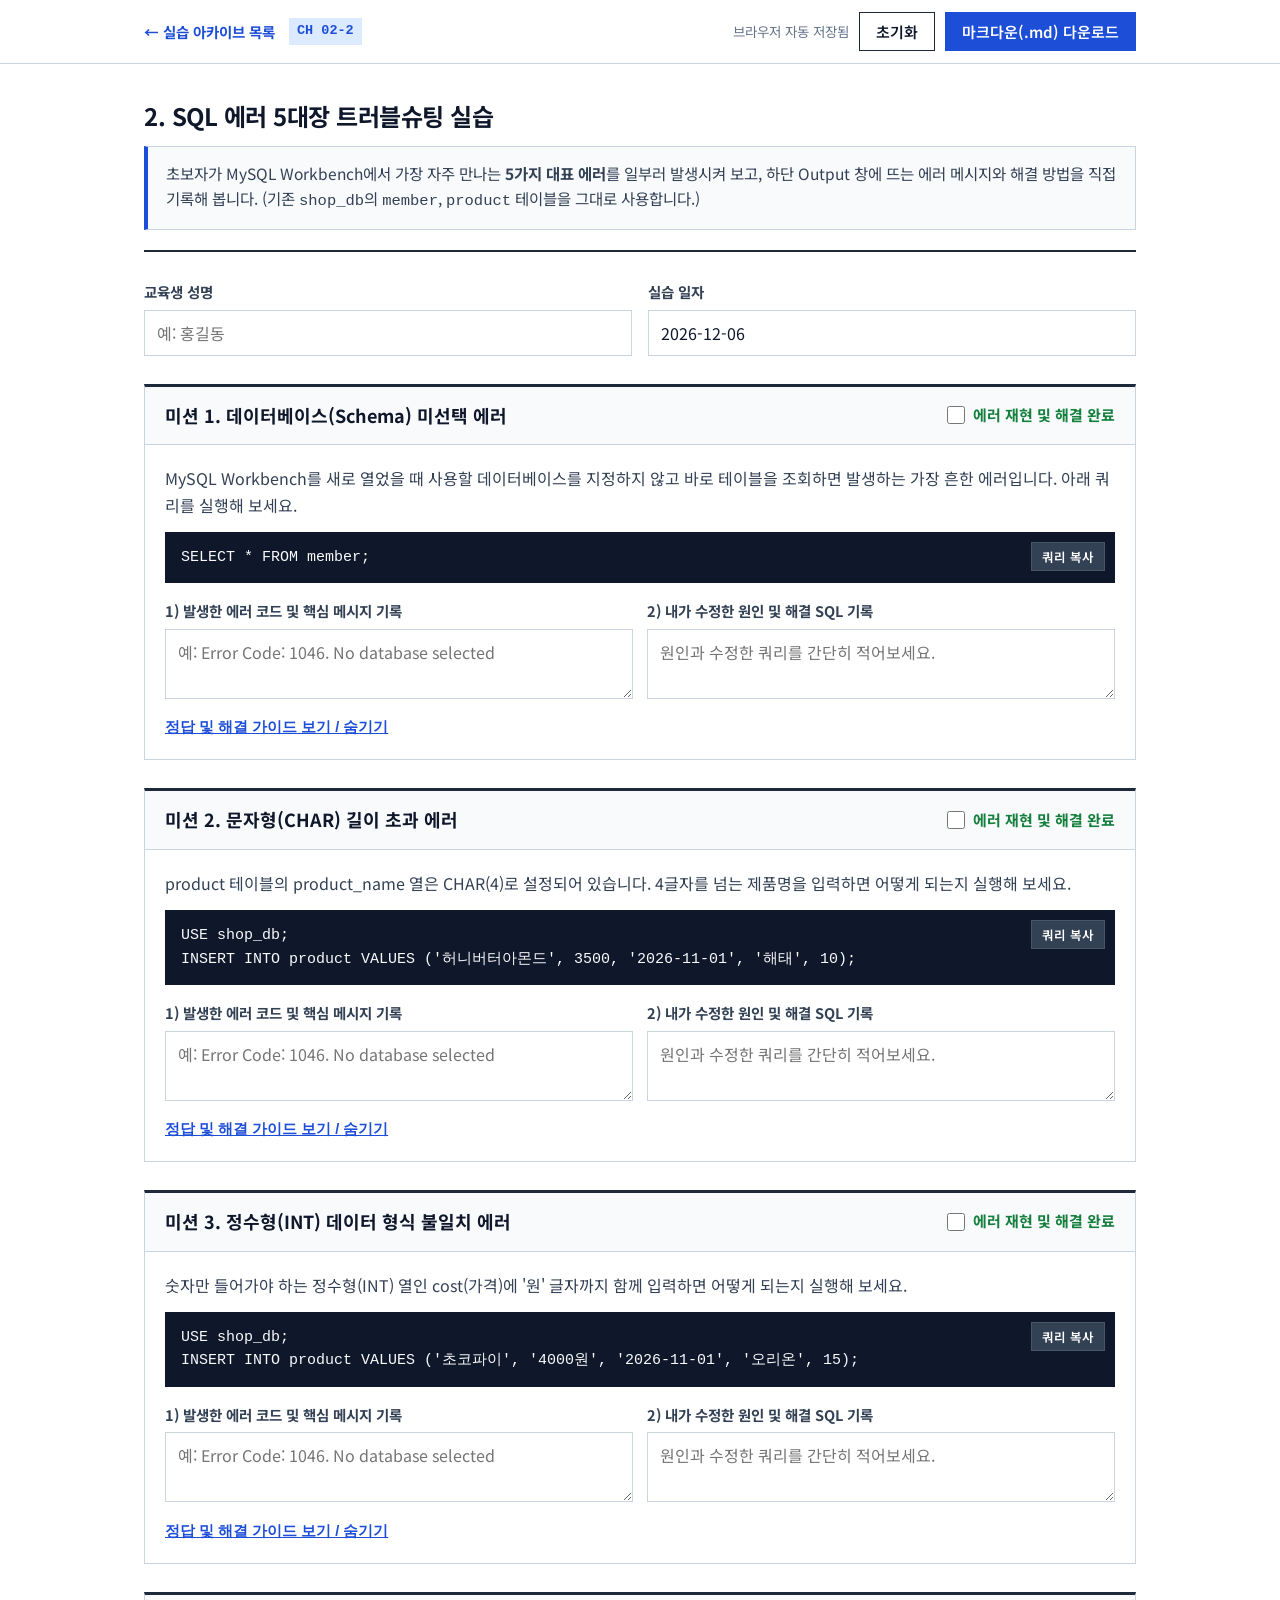
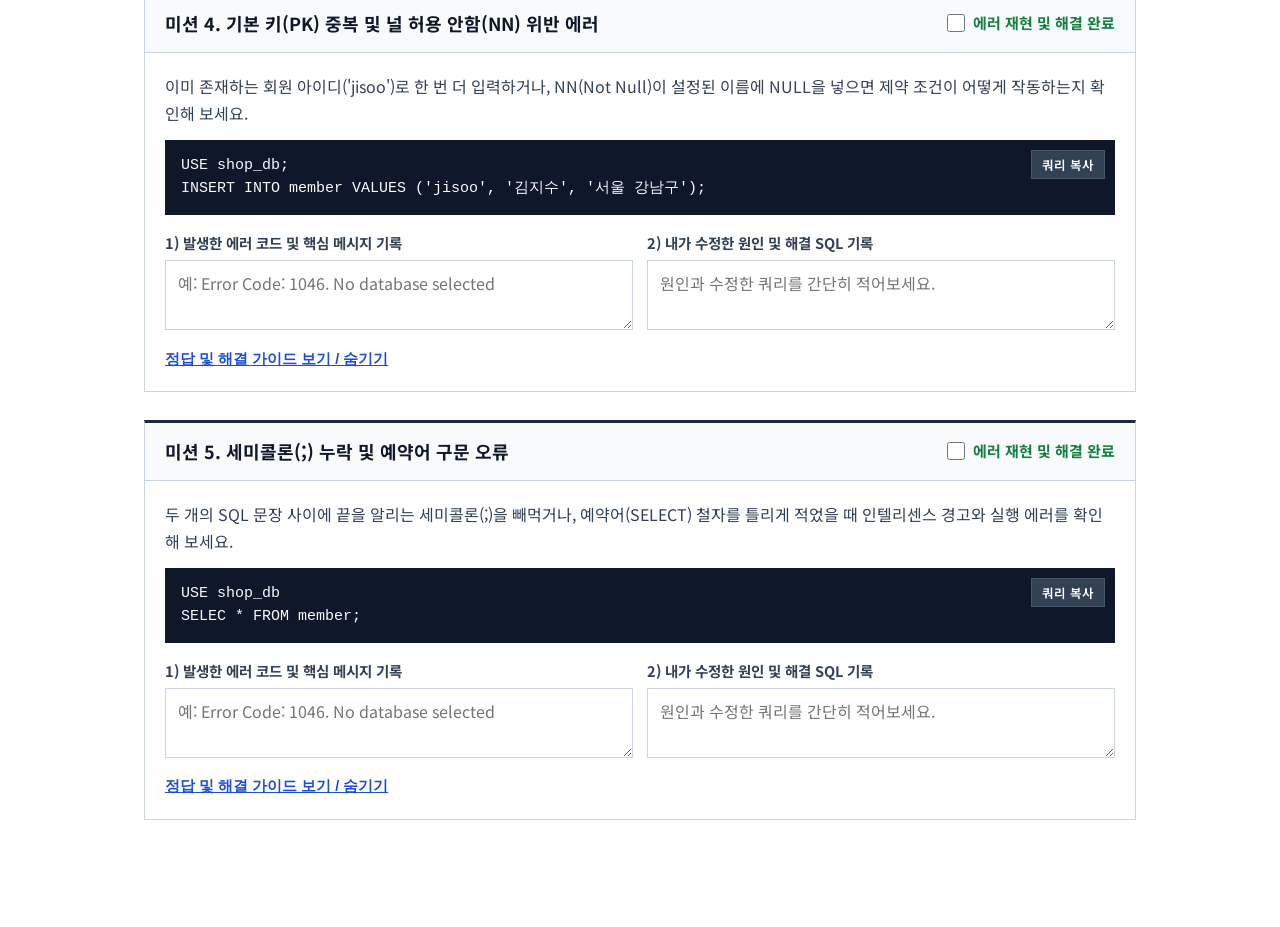
==== ch02-2-debug/index.html @ 4ec0d4e3 "ch02-2 퀴즈 적용" ====
<!doctype html>
<html lang="ko">
  <head>
    <meta charset="UTF-8" />
    <meta name="viewport" content="width=device-width, initial-scale=1.0" />
    <title>CH 02-2 SQL 에러 5대장 트러블슈팅 실습</title>
    <link rel="preconnect" href="https://fonts.googleapis.com" />
    <link rel="preconnect" href="https://fonts.gstatic.com" crossorigin />
    <link
      href="https://fonts.googleapis.com/css2?family=Noto+Sans+KR:wght@400;500;600;700&display=swap"
      rel="stylesheet"
    />
    <style>
      :root {
        --bg-page: #ffffff;
        --bg-subtle: #f8fafc;
        --bg-code: #0f172a;
        --text-main: #0f172a;
        --text-sub: #334155;
        --text-muted: #64748b;
        --border-light: #cbd5e1;
        --border-dark: #1e293b;
        --primary: #1d4ed8;
        --primary-hover: #1e40af;
        --danger: #dc2626;
        --danger-bg: #fef2f2;
        --success: #15803d;
        --success-bg: #f0fdf4;
      }

      * {
        box-sizing: border-box;
        margin: 0;
        padding: 0;
      }

      body {
        font-family:
          'Noto Sans KR',
          -apple-system,
          BlinkMacSystemFont,
          sans-serif;
        font-size: 17px;
        line-height: 1.65;
        color: var(--text-main);
        background-color: var(--bg-page);
        -webkit-font-smoothing: antialiased;
      }

      .top-nav {
        position: sticky;
        top: 0;
        z-index: 100;
        background-color: #ffffff;
        border-bottom: 1px solid var(--border-light);
      }

      .nav-inner {
        max-width: 1040px;
        margin: 0 auto;
        padding: 12px 24px;
        display: flex;
        justify-content: space-between;
        align-items: center;
        flex-wrap: wrap;
        gap: 12px;
      }

      .nav-left {
        display: flex;
        align-items: center;
        gap: 14px;
      }

      .back-link {
        color: var(--primary);
        text-decoration: none;
        font-weight: 700;
        font-size: 14.5px;
      }

      .back-link:hover {
        text-decoration: underline;
      }

      .chapter-badge {
        background-color: #dbeafe;
        color: var(--primary);
        font-family: 'Consolas', monospace;
        font-size: 13.5px;
        font-weight: 700;
        padding: 2px 8px;
      }

      .nav-actions {
        display: flex;
        align-items: center;
        gap: 10px;
      }

      .save-status {
        font-size: 13.5px;
        color: var(--text-muted);
      }

      .btn {
        font-family: inherit;
        font-size: 15px;
        font-weight: 600;
        padding: 8px 16px;
        border: 1px solid var(--border-dark);
        background-color: #ffffff;
        color: var(--text-main);
        cursor: pointer;
      }

      .btn:hover {
        background-color: #f1f5f9;
      }

      .btn-primary {
        background-color: var(--primary);
        border-color: var(--primary);
        color: #ffffff;
      }

      .btn-primary:hover {
        background-color: var(--primary-hover);
      }

      .page-container {
        max-width: 1040px;
        margin: 0 auto;
        padding: 32px 24px 80px;
      }

      .doc-header {
        margin-bottom: 28px;
        padding-bottom: 20px;
        border-bottom: 2px solid var(--border-dark);
      }

      .doc-title {
        font-size: 24px;
        font-weight: 700;
        margin-bottom: 10px;
        letter-spacing: -0.02em;
      }

      .help-callout {
        background-color: var(--bg-subtle);
        border: 1px solid var(--border-light);
        border-left: 4px solid var(--primary);
        padding: 14px 18px;
        font-size: 15.5px;
        color: var(--text-sub);
      }

      .meta-row {
        display: grid;
        grid-template-columns: 1fr 1fr;
        gap: 16px;
        margin-bottom: 28px;
      }

      @media (max-width: 640px) {
        .meta-row {
          grid-template-columns: 1fr;
        }
      }

      .field-group label {
        display: block;
        font-size: 14.5px;
        font-weight: 700;
        margin-bottom: 6px;
        color: var(--text-sub);
      }

      input[type='text'],
      textarea {
        width: 100%;
        font-family: inherit;
        font-size: 16px;
        padding: 10px 12px;
        border: 1px solid var(--border-light);
        color: var(--text-main);
        background-color: #ffffff;
      }

      input[type='text']:focus,
      textarea:focus {
        outline: none;
        border-color: var(--primary);
      }

      /* Mission Card */
      .mission-block {
        border: 1px solid var(--border-light);
        border-top: 3px solid var(--border-dark);
        margin-bottom: 28px;
        background-color: #ffffff;
      }

      .mission-header {
        padding: 14px 20px;
        background-color: var(--bg-subtle);
        border-bottom: 1px solid var(--border-light);
        display: flex;
        justify-content: space-between;
        align-items: center;
        flex-wrap: wrap;
        gap: 10px;
      }

      .mission-title {
        font-size: 18px;
        font-weight: 700;
      }

      .check-label {
        display: inline-flex;
        align-items: center;
        gap: 8px;
        font-size: 15px;
        font-weight: 700;
        color: var(--success);
        cursor: pointer;
      }

      .check-label input[type='checkbox'] {
        width: 18px;
        height: 18px;
        accent-color: var(--success);
      }

      .mission-body {
        padding: 20px;
      }

      .step-desc {
        margin-bottom: 14px;
        color: var(--text-sub);
        font-size: 16px;
      }

      .code-box {
        background-color: var(--bg-code);
        color: #f8fafc;
        padding: 14px 16px;
        font-family: 'Consolas', monospace;
        font-size: 15px;
        line-height: 1.55;
        margin-bottom: 16px;
        position: relative;
        overflow-x: auto;
      }

      .btn-copy {
        position: absolute;
        top: 10px;
        right: 10px;
        font-family: 'Noto Sans KR', sans-serif;
        font-size: 12.5px;
        font-weight: 600;
        padding: 4px 10px;
        background-color: #334155;
        color: #ffffff;
        border: 1px solid #475569;
        cursor: pointer;
      }

      .btn-copy:hover {
        background-color: #475569;
      }

      .answer-grid {
        display: grid;
        grid-template-columns: 1fr 1fr;
        gap: 14px;
      }

      @media (max-width: 720px) {
        .answer-grid {
          grid-template-columns: 1fr;
        }
      }

      .hint-toggle {
        margin-top: 12px;
        font-size: 14.5px;
        color: var(--primary);
        background: none;
        border: none;
        font-weight: 700;
        cursor: pointer;
        text-decoration: underline;
      }

      .hint-box {
        display: none;
        margin-top: 10px;
        padding: 12px 14px;
        background-color: var(--success-bg);
        border: 1px solid #bbf7d0;
        font-size: 15px;
        color: var(--text-main);
      }

      .hint-box.show {
        display: block;
      }
    </style>
  </head>
  <body>
    <nav class="top-nav">
      <div class="nav-inner">
        <div class="nav-left">
          <a href="../index.html" class="back-link"
            >&larr; 실습 아카이브 목록</a
          >
          <span class="chapter-badge">CH 02-2</span>
        </div>
        <div class="nav-actions">
          <span class="save-status" id="saveStatus">브라우저 자동 저장됨</span>
          <button type="button" class="btn" onclick="resetWorksheet()">
            초기화
          </button>
          <button
            type="button"
            class="btn btn-primary"
            onclick="downloadMarkdown()"
          >
            마크다운(.md) 다운로드
          </button>
        </div>
      </div>
    </nav>

    <main class="page-container">
      <header class="doc-header">
        <h1 class="doc-title">2. SQL 에러 5대장 트러블슈팅 실습</h1>
        <div class="help-callout">
          초보자가 MySQL Workbench에서 가장 자주 만나는
          <strong>5가지 대표 에러</strong>를 일부러 발생시켜 보고, 하단 Output
          창에 뜨는 에러 메시지와 해결 방법을 직접 기록해 봅니다. (기존
          <code>shop_db</code>의 <code>member</code>,
          <code>product</code> 테이블을 그대로 사용합니다.)
        </div>
      </header>

      <div class="meta-row">
        <div class="field-group">
          <label for="studentName">교육생 성명</label>
          <input
            type="text"
            id="studentName"
            placeholder="예: 홍길동"
            oninput="saveData()"
          />
        </div>
        <div class="field-group">
          <label for="practiceDate">실습 일자</label>
          <input
            type="text"
            id="practiceDate"
            placeholder="예: 2026-11-26"
            oninput="saveData()"
          />
        </div>
      </div>

      <div id="missionsContainer"></div>
    </main>

    <script>
      const missions = [
        {
          id: 1,
          title: '미션 1. 데이터베이스(Schema) 미선택 에러',
          desc: 'MySQL Workbench를 새로 열었을 때 사용할 데이터베이스를 지정하지 않고 바로 테이블을 조회하면 발생하는 가장 흔한 에러입니다. 아래 쿼리를 실행해 보세요.',
          sql: 'SELECT * FROM member;',
          hint: "에러 코드 1046 (No database selected)가 발생합니다. 쿼리 맨 위에 'USE shop_db;'를 추가해 먼저 실행하거나, 좌측 Schemas 패널에서 'shop_db'를 더블클릭(진하게 표시)한 뒤 다시 실행하면 해결됩니다.",
        },
        {
          id: 2,
          title: '미션 2. 문자형(CHAR) 길이 초과 에러',
          desc: 'product 테이블의 product_name 열은 CHAR(4)로 설정되어 있습니다. 4글자를 넘는 제품명을 입력하면 어떻게 되는지 실행해 보세요.',
          sql: "USE shop_db;\nINSERT INTO product VALUES ('허니버터아몬드', 3500, '2026-11-01', '해태', 10);",
          hint: "에러 코드 1406 (Data too long for column 'product_name')이 발생합니다. ALTER TABLE product MODIFY product_name VARCHAR(20) NOT NULL; 으로 열 길이를 늘리거나 4글자 이내 이름으로 입력해야 합니다.",
        },
        {
          id: 3,
          title: '미션 3. 정수형(INT) 데이터 형식 불일치 에러',
          desc: "숫자만 들어가야 하는 정수형(INT) 열인 cost(가격)에 '원' 글자까지 함께 입력하면 어떻게 되는지 실행해 보세요.",
          sql: "USE shop_db;\nINSERT INTO product VALUES ('초코파이', '4000원', '2026-11-01', '오리온', 15);",
          hint: "에러 코드 1366 (Incorrect integer value: '4000원')이 발생합니다. INT 열에는 홑따옴표와 한글 단위('원')를 뺀 순수 숫자 4000만 입력해야 합니다.",
        },
        {
          id: 4,
          title: '미션 4. 기본 키(PK) 중복 및 널 허용 안함(NN) 위반 에러',
          desc: "이미 존재하는 회원 아이디('jisoo')로 한 번 더 입력하거나, NN(Not Null)이 설정된 이름에 NULL을 넣으면 제약 조건이 어떻게 작동하는지 확인해 보세요.",
          sql: "USE shop_db;\nINSERT INTO member VALUES ('jisoo', '김지수', '서울 강남구');",
          hint: "에러 코드 1062 (Duplicate entry 'jisoo' for key 'member.PRIMARY')가 발생합니다. 기본 키(PK)는 각 행을 구분하는 고유 값이므로 중복되지 않는 새 아이디(예: 'jennie2' 또는 'mina')를 사용해야 합니다.",
        },
        {
          id: 5,
          title: '미션 5. 세미콜론(;) 누락 및 예약어 구문 오류',
          desc: '두 개의 SQL 문장 사이에 끝을 알리는 세미콜론(;)을 빼먹거나, 예약어(SELECT) 철자를 틀리게 적었을 때 인텔리센스 경고와 실행 에러를 확인해 보세요.',
          sql: 'USE shop_db\nSELEC * FROM member;',
          hint: '에러 코드 1064 (You have an error in your SQL syntax)가 발생합니다. 각 문장 끝에 세미콜론(;)을 붙이고 예약어 철자를 SELECT로 수정하면 정상 조회됩니다.',
        },
      ];

      const STORAGE_KEY = 'ch02_2_debug_worksheet_v1';

      function renderMissions() {
        const container = document.getElementById('missionsContainer');
        container.innerHTML = missions
          .map(
            (m) => `
        <section class="mission-block">
          <div class="mission-header">
            <h2 class="mission-title">${m.title}</h2>
            <label class="check-label">
              <input type="checkbox" id="chk_${m.id}" onchange="saveData()" />
              <span>에러 재현 및 해결 완료</span>
            </label>
          </div>
          <div class="mission-body">
            <p class="step-desc">${m.desc}</p>
            <div class="code-box"><button type="button" class="btn-copy" onclick="copySql(${m.id})">쿼리 복사</button><pre id="sql_${m.id}">${m.sql}</pre></div>

            <div class="answer-grid">
              <div class="field-group">
                <label for="err_${m.id}">1) 발생한 에러 코드 및 핵심 메시지 기록</label>
                <textarea id="err_${m.id}" rows="2" placeholder="예: Error Code: 1046. No database selected" oninput="saveData()"></textarea>
              </div>
              <div class="field-group">
                <label for="fix_${m.id}">2) 내가 수정한 원인 및 해결 SQL 기록</label>
                <textarea id="fix_${m.id}" rows="2" placeholder="원인과 수정한 쿼리를 간단히 적어보세요." oninput="saveData()"></textarea>
              </div>
            </div>

            <button type="button" class="hint-toggle" onclick="toggleHint(${m.id})">정답 및 해결 가이드 보기 / 숨기기</button>
            <div class="hint-box" id="hint_${m.id}">${m.hint}</div>
          </div>
        </section>
      `
          )
          .join('');
      }

      function copySql(id) {
        const text = document.getElementById(`sql_${id}`).textContent;
        navigator.clipboard.writeText(text).then(() => {
          alert(
            '에러 테스트용 SQL 쿼리가 복사되었습니다. Workbench에 붙여넣어 실행해 보세요!'
          );
        });
      }

      function toggleHint(id) {
        document.getElementById(`hint_${id}`).classList.toggle('show');
      }

      function saveData() {
        const data = {
          studentName: document.getElementById('studentName').value,
          practiceDate: document.getElementById('practiceDate').value,
          items: {},
        };
        missions.forEach((m) => {
          data.items[m.id] = {
            checked: document.getElementById(`chk_${m.id}`).checked,
            err: document.getElementById(`err_${m.id}`).value,
            fix: document.getElementById(`fix_${m.id}`).value,
          };
        });
        localStorage.setItem(STORAGE_KEY, JSON.stringify(data));
        document.getElementById('saveStatus').textContent =
          '저장 완료 (' + new Date().toLocaleTimeString() + ')';
      }

      function loadData() {
        const raw = localStorage.getItem(STORAGE_KEY);
        if (!raw) {
          document.getElementById('practiceDate').value = new Date()
            .toISOString()
            .slice(0, 10);
          return;
        }
        try {
          const data = JSON.parse(raw);
          document.getElementById('studentName').value = data.studentName || '';
          document.getElementById('practiceDate').value =
            data.practiceDate || '';
          missions.forEach((m) => {
            if (data.items && data.items[m.id]) {
              document.getElementById(`chk_${m.id}`).checked =
                !!data.items[m.id].checked;
              document.getElementById(`err_${m.id}`).value =
                data.items[m.id].err || '';
              document.getElementById(`fix_${m.id}`).value =
                data.items[m.id].fix || '';
            }
          });
        } catch (e) {}
      }

      function resetWorksheet() {
        if (!confirm('작성한 실습 기록을 모두 초기화할까요?')) return;
        localStorage.removeItem(STORAGE_KEY);
        renderMissions();
        document.getElementById('studentName').value = '';
        document.getElementById('practiceDate').value = new Date()
          .toISOString()
          .slice(0, 10);
      }

      function downloadMarkdown() {
        const name =
          document.getElementById('studentName').value.trim() || '미입력';
        const date = document.getElementById('practiceDate').value.trim() || '';
        let md = `# [CH 02-2] SQL 에러 5대장 트러블슈팅 실습 결과\n\n`;
        md += `- **교육생:** ${name}\n- **실습일:** ${date}\n\n---\n\n`;

        missions.forEach((m) => {
          const chk = document.getElementById(`chk_${m.id}`).checked
            ? '완료'
            : '미완료';
          const err =
            document.getElementById(`err_${m.id}`).value.trim() ||
            '(기록 없음)';
          const fix =
            document.getElementById(`fix_${m.id}`).value.trim() ||
            '(기록 없음)';
          md += `## ${m.title} (${chk})\n`;
          md += `- **발생한 에러 메시지:** ${err}\n`;
          md += `- **원인 및 해결 방법:** ${fix}\n\n`;
        });

        const blob = new Blob([md], { type: 'text/markdown;charset=utf-8;' });
        const url = URL.createObjectURL(blob);
        const a = document.createElement('a');
        a.href = url;
        a.download = `CH02-2_SQL_에러_트러블슈팅_${name}.md`;
        a.click();
        URL.revokeObjectURL(url);
      }

      renderMissions();
      loadData();
    </script>
  </body>
</html>
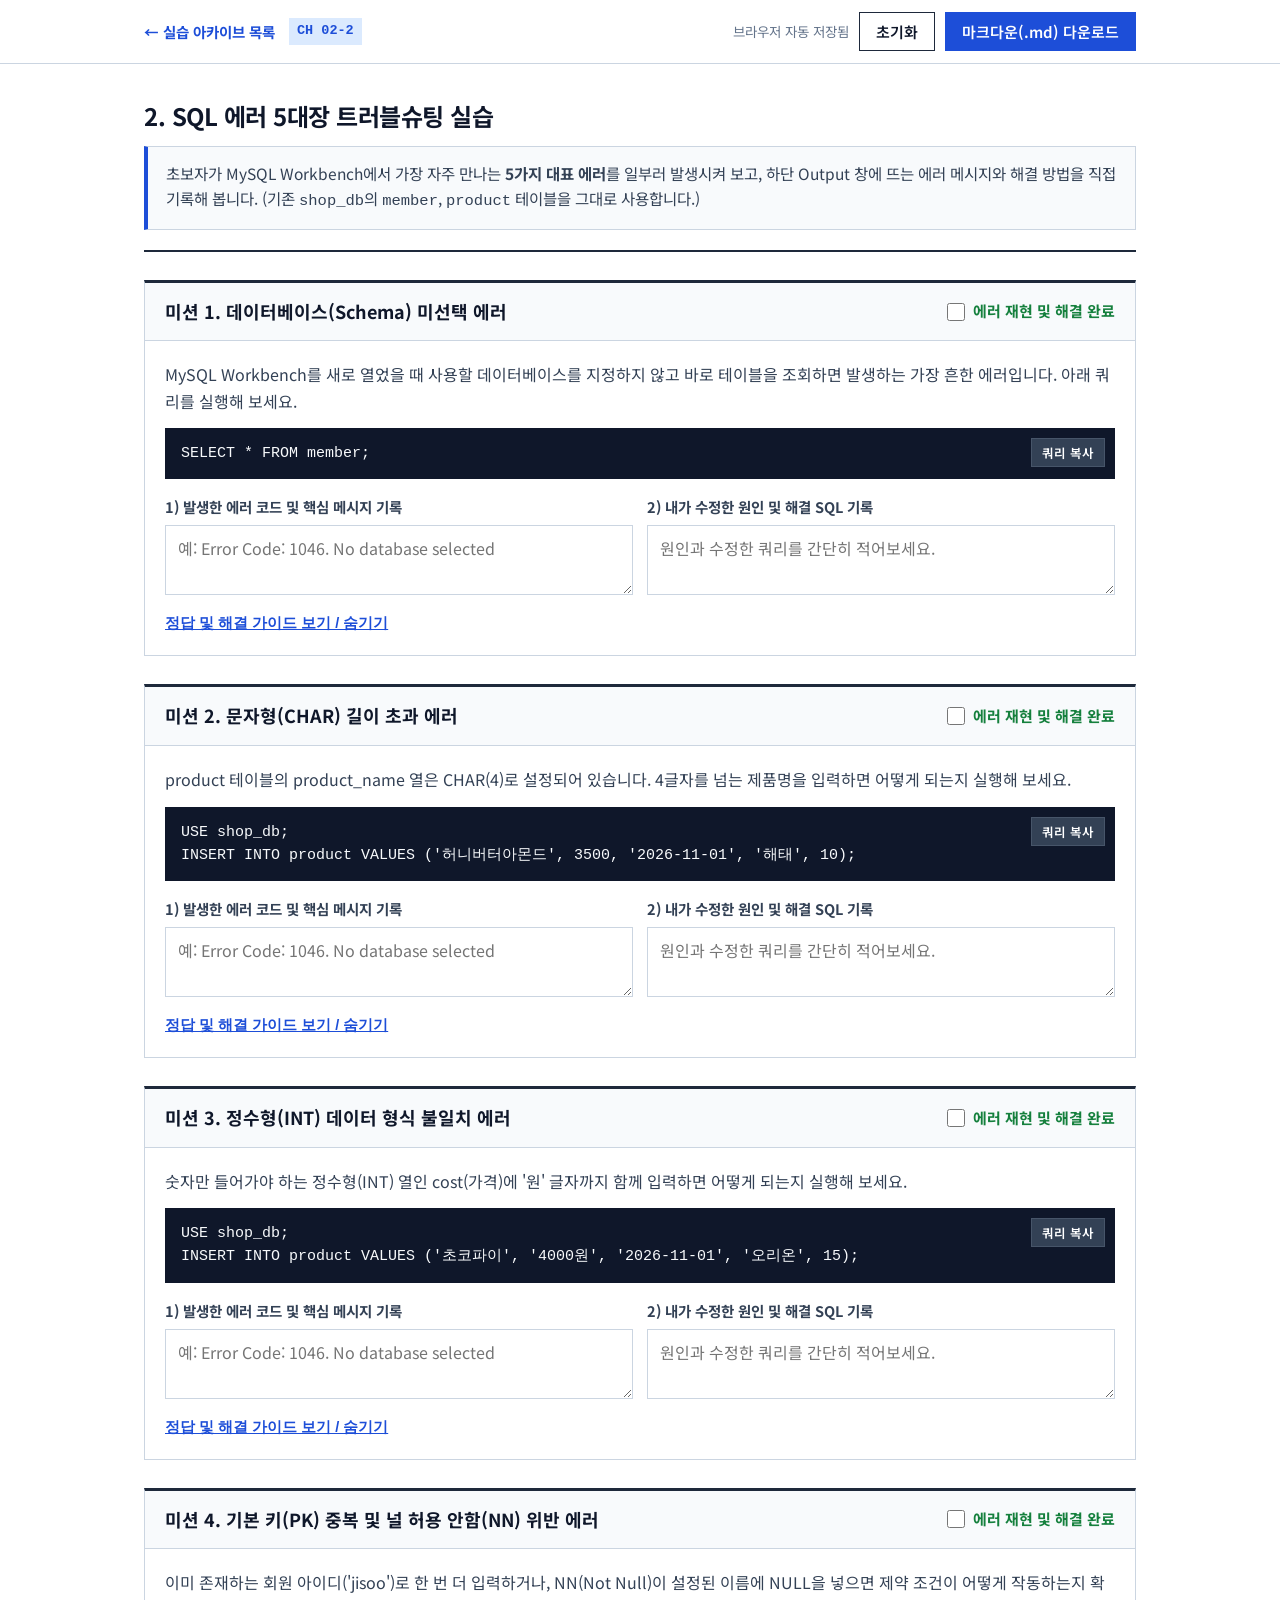
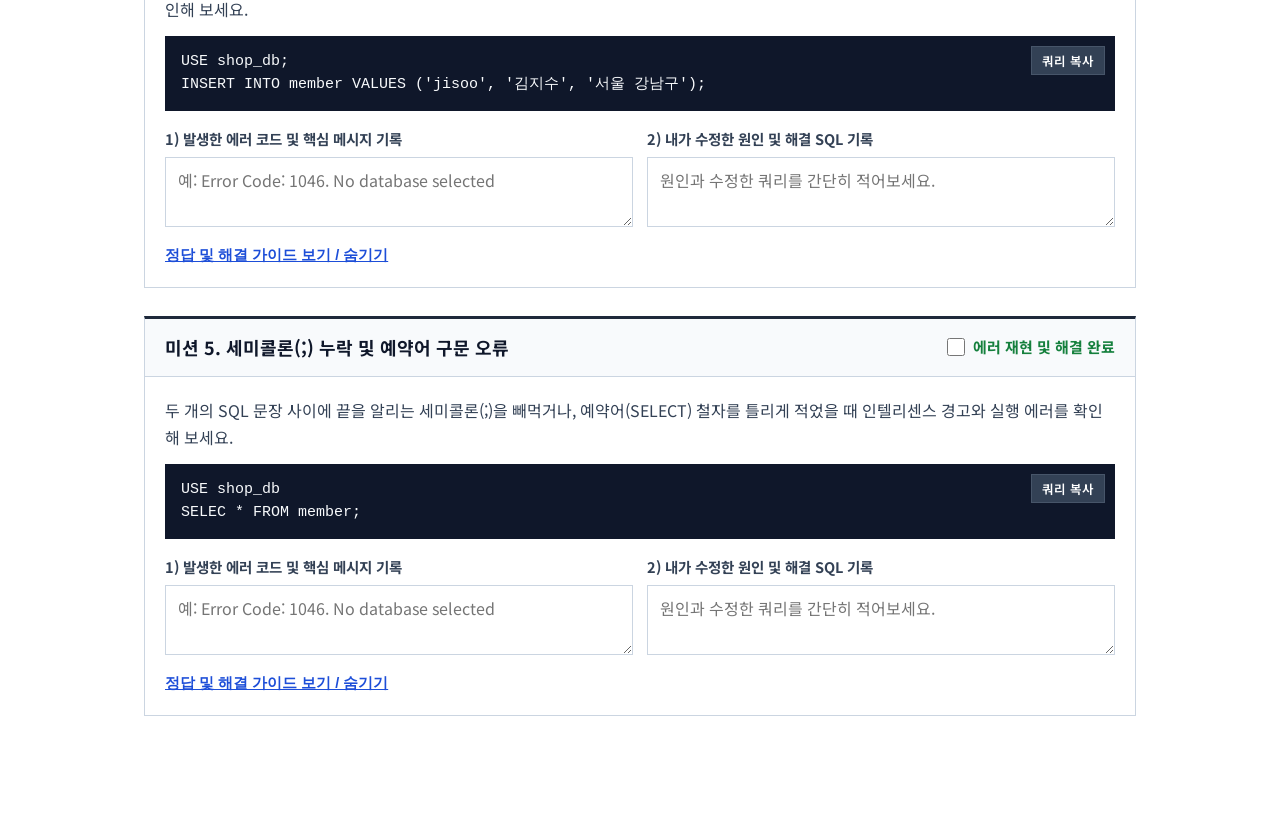
==== commit e5c878a7: "이름, 시간 삭제" ====
--- a/ch02-2-debug/index.html
+++ b/ch02-2-debug/index.html
@@ -1,424 +1,349 @@
-<!doctype html>
+<!DOCTYPE html>
 <html lang="ko">
-  <head>
-    <meta charset="UTF-8" />
-    <meta name="viewport" content="width=device-width, initial-scale=1.0" />
-    <title>CH 02-2 SQL 에러 5대장 트러블슈팅 실습</title>
-    <link rel="preconnect" href="https://fonts.googleapis.com" />
-    <link rel="preconnect" href="https://fonts.gstatic.com" crossorigin />
-    <link
-      href="https://fonts.googleapis.com/css2?family=Noto+Sans+KR:wght@400;500;600;700&display=swap"
-      rel="stylesheet"
-    />
-    <style>
-      :root {
-        --bg-page: #ffffff;
-        --bg-subtle: #f8fafc;
-        --bg-code: #0f172a;
-        --text-main: #0f172a;
-        --text-sub: #334155;
-        --text-muted: #64748b;
-        --border-light: #cbd5e1;
-        --border-dark: #1e293b;
-        --primary: #1d4ed8;
-        --primary-hover: #1e40af;
-        --danger: #dc2626;
-        --danger-bg: #fef2f2;
-        --success: #15803d;
-        --success-bg: #f0fdf4;
+<head>
+  <meta charset="UTF-8" />
+  <meta name="viewport" content="width=device-width, initial-scale=1.0" />
+  <title>CH 02-2 SQL 에러 5대장 트러블슈팅 실습</title>
+  <link rel="preconnect" href="https://fonts.googleapis.com">
+  <link rel="preconnect" href="https://fonts.gstatic.com" crossorigin>
+  <link href="https://fonts.googleapis.com/css2?family=Noto+Sans+KR:wght@400;500;600;700&display=swap" rel="stylesheet">
+  <style>
+    :root {
+      --bg-page: #FFFFFF;
+      --bg-subtle: #F8FAFC;
+      --bg-code: #0F172A;
+      --text-main: #0F172A;
+      --text-sub: #334155;
+      --text-muted: #64748B;
+      --border-light: #CBD5E1;
+      --border-dark: #1E293B;
+      --primary: #1D4ED8;
+      --primary-hover: #1E40AF;
+      --danger: #DC2626;
+      --danger-bg: #FEF2F2;
+      --success: #15803D;
+      --success-bg: #F0FDF4;
+    }
+
+    * { box-sizing: border-box; margin: 0; padding: 0; }
+
+    body {
+      font-family: 'Noto Sans KR', -apple-system, BlinkMacSystemFont, sans-serif;
+      font-size: 17px;
+      line-height: 1.65;
+      color: var(--text-main);
+      background-color: var(--bg-page);
+      -webkit-font-smoothing: antialiased;
+    }
+
+    .top-nav {
+      position: sticky;
+      top: 0;
+      z-index: 100;
+      background-color: #FFFFFF;
+      border-bottom: 1px solid var(--border-light);
+    }
+
+    .nav-inner {
+      max-width: 1040px;
+      margin: 0 auto;
+      padding: 12px 24px;
+      display: flex;
+      justify-content: space-between;
+      align-items: center;
+      flex-wrap: wrap;
+      gap: 12px;
+    }
+
+    .nav-left {
+      display: flex;
+      align-items: center;
+      gap: 14px;
+    }
+
+    .back-link {
+      color: var(--primary);
+      text-decoration: none;
+      font-weight: 700;
+      font-size: 14.5px;
+    }
+
+    .back-link:hover { text-decoration: underline; }
+
+    .chapter-badge {
+      background-color: #DBEAFE;
+      color: var(--primary);
+      font-family: 'Consolas', monospace;
+      font-size: 13.5px;
+      font-weight: 700;
+      padding: 2px 8px;
+    }
+
+    .nav-actions {
+      display: flex;
+      align-items: center;
+      gap: 10px;
+    }
+
+    .save-status {
+      font-size: 13.5px;
+      color: var(--text-muted);
+    }
+
+    .btn {
+      font-family: inherit;
+      font-size: 15px;
+      font-weight: 600;
+      padding: 8px 16px;
+      border: 1px solid var(--border-dark);
+      background-color: #FFFFFF;
+      color: var(--text-main);
+      cursor: pointer;
+    }
+
+    .btn:hover { background-color: #F1F5F9; }
+
+    .btn-primary {
+      background-color: var(--primary);
+      border-color: var(--primary);
+      color: #FFFFFF;
+    }
+
+    .btn-primary:hover { background-color: var(--primary-hover); }
+
+    .page-container {
+      max-width: 1040px;
+      margin: 0 auto;
+      padding: 32px 24px 80px;
+    }
+
+    .doc-header {
+      margin-bottom: 28px;
+      padding-bottom: 20px;
+      border-bottom: 2px solid var(--border-dark);
+    }
+
+    .doc-title {
+      font-size: 24px;
+      font-weight: 700;
+      margin-bottom: 10px;
+      letter-spacing: -0.02em;
+    }
+
+    .help-callout {
+      background-color: var(--bg-subtle);
+      border: 1px solid var(--border-light);
+      border-left: 4px solid var(--primary);
+      padding: 14px 18px;
+      font-size: 15.5px;
+      color: var(--text-sub);
+    }
+
+    .field-group label {
+      display: block;
+      font-size: 14.5px;
+      font-weight: 700;
+      margin-bottom: 6px;
+      color: var(--text-sub);
+    }
+
+    textarea {
+      width: 100%;
+      font-family: inherit;
+      font-size: 16px;
+      padding: 10px 12px;
+      border: 1px solid var(--border-light);
+      color: var(--text-main);
+      background-color: #FFFFFF;
+    }
+
+    textarea:focus {
+      outline: none;
+      border-color: var(--primary);
+    }
+
+    .mission-block {
+      border: 1px solid var(--border-light);
+      border-top: 3px solid var(--border-dark);
+      margin-bottom: 28px;
+      background-color: #FFFFFF;
+    }
+
+    .mission-header {
+      padding: 14px 20px;
+      background-color: var(--bg-subtle);
+      border-bottom: 1px solid var(--border-light);
+      display: flex;
+      justify-content: space-between;
+      align-items: center;
+      flex-wrap: wrap;
+      gap: 10px;
+    }
+
+    .mission-title {
+      font-size: 18px;
+      font-weight: 700;
+    }
+
+    .check-label {
+      display: inline-flex;
+      align-items: center;
+      gap: 8px;
+      font-size: 15px;
+      font-weight: 700;
+      color: var(--success);
+      cursor: pointer;
+    }
+
+    .check-label input[type="checkbox"] {
+      width: 18px;
+      height: 18px;
+      accent-color: var(--success);
+    }
+
+    .mission-body {
+      padding: 20px;
+    }
+
+    .step-desc {
+      margin-bottom: 14px;
+      color: var(--text-sub);
+      font-size: 16px;
+    }
+
+    .code-box {
+      background-color: var(--bg-code);
+      color: #F8FAFC;
+      padding: 14px 16px;
+      font-family: 'Consolas', monospace;
+      font-size: 15px;
+      line-height: 1.55;
+      margin-bottom: 16px;
+      position: relative;
+      overflow-x: auto;
+    }
+
+    .btn-copy {
+      position: absolute;
+      top: 10px;
+      right: 10px;
+      font-family: 'Noto Sans KR', sans-serif;
+      font-size: 12.5px;
+      font-weight: 600;
+      padding: 4px 10px;
+      background-color: #334155;
+      color: #FFFFFF;
+      border: 1px solid #475569;
+      cursor: pointer;
+    }
+
+    .btn-copy:hover { background-color: #475569; }
+
+    .answer-grid {
+      display: grid;
+      grid-template-columns: 1fr 1fr;
+      gap: 14px;
+    }
+
+    @media (max-width: 720px) {
+      .answer-grid { grid-template-columns: 1fr; }
+    }
+
+    .hint-toggle {
+      margin-top: 12px;
+      font-size: 14.5px;
+      color: var(--primary);
+      background: none;
+      border: none;
+      font-weight: 700;
+      cursor: pointer;
+      text-decoration: underline;
+    }
+
+    .hint-box {
+      display: none;
+      margin-top: 10px;
+      padding: 12px 14px;
+      background-color: var(--success-bg);
+      border: 1px solid #BBF7D0;
+      font-size: 15px;
+      color: var(--text-main);
+    }
+
+    .hint-box.show { display: block; }
+  </style>
+</head>
+<body>
+
+  <nav class="top-nav">
+    <div class="nav-inner">
+      <div class="nav-left">
+        <a href="../index.html" class="back-link">&larr; 실습 아카이브 목록</a>
+        <span class="chapter-badge">CH 02-2</span>
+      </div>
+      <div class="nav-actions">
+        <span class="save-status" id="saveStatus">브라우저 자동 저장됨</span>
+        <button type="button" class="btn" onclick="resetWorksheet()">초기화</button>
+        <button type="button" class="btn btn-primary" onclick="downloadMarkdown()">마크다운(.md) 다운로드</button>
+      </div>
+    </div>
+  </nav>
+
+  <main class="page-container">
+    <header class="doc-header">
+      <h1 class="doc-title">2. SQL 에러 5대장 트러블슈팅 실습</h1>
+      <div class="help-callout">
+        초보자가 MySQL Workbench에서 가장 자주 만나는 <strong>5가지 대표 에러</strong>를 일부러 발생시켜 보고, 하단 Output 창에 뜨는 에러 메시지와 해결 방법을 직접 기록해 봅니다. (기존 <code>shop_db</code>의 <code>member</code>, <code>product</code> 테이블을 그대로 사용합니다.)
+      </div>
+    </header>
+
+    <div id="missionsContainer"></div>
+  </main>
+
+  <script>
+    const missions = [
+      {
+        id: 1,
+        title: "미션 1. 데이터베이스(Schema) 미선택 에러",
+        desc: "MySQL Workbench를 새로 열었을 때 사용할 데이터베이스를 지정하지 않고 바로 테이블을 조회하면 발생하는 가장 흔한 에러입니다. 아래 쿼리를 실행해 보세요.",
+        sql: "SELECT * FROM member;",
+        hint: "에러 코드 1046 (No database selected)가 발생합니다. 쿼리 맨 위에 'USE shop_db;'를 추가해 먼저 실행하거나, 좌측 Schemas 패널에서 'shop_db'를 더블클릭(진하게 표시)한 뒤 다시 실행하면 해결됩니다."
+      },
+      {
+        id: 2,
+        title: "미션 2. 문자형(CHAR) 길이 초과 에러",
+        desc: "product 테이블의 product_name 열은 CHAR(4)로 설정되어 있습니다. 4글자를 넘는 제품명을 입력하면 어떻게 되는지 실행해 보세요.",
+        sql: "USE shop_db;\nINSERT INTO product VALUES ('허니버터아몬드', 3500, '2026-11-01', '해태', 10);",
+        hint: "에러 코드 1406 (Data too long for column 'product_name')이 발생합니다. ALTER TABLE product MODIFY product_name VARCHAR(20) NOT NULL; 으로 열 길이를 늘리거나 4글자 이내 이름으로 입력해야 합니다."
+      },
+      {
+        id: 3,
+        title: "미션 3. 정수형(INT) 데이터 형식 불일치 에러",
+        desc: "숫자만 들어가야 하는 정수형(INT) 열인 cost(가격)에 '원' 글자까지 함께 입력하면 어떻게 되는지 실행해 보세요.",
+        sql: "USE shop_db;\nINSERT INTO product VALUES ('초코파이', '4000원', '2026-11-01', '오리온', 15);",
+        hint: "에러 코드 1366 (Incorrect integer value: '4000원')이 발생합니다. INT 열에는 홑따옴표와 한글 단위('원')를 뺀 순수 숫자 4000만 입력해야 합니다."
+      },
+      {
+        id: 4,
+        title: "미션 4. 기본 키(PK) 중복 및 널 허용 안함(NN) 위반 에러",
+        desc: "이미 존재하는 회원 아이디('jisoo')로 한 번 더 입력하거나, NN(Not Null)이 설정된 이름에 NULL을 넣으면 제약 조건이 어떻게 작동하는지 확인해 보세요.",
+        sql: "USE shop_db;\nINSERT INTO member VALUES ('jisoo', '김지수', '서울 강남구');",
+        hint: "에러 코드 1062 (Duplicate entry 'jisoo' for key 'member.PRIMARY')가 발생합니다. 기본 키(PK)는 각 행을 구분하는 고유 값이므로 중복되지 않는 새 아이디(예: 'jennie2' 또는 'mina')를 사용해야 합니다."
+      },
+      {
+        id: 5,
+        title: "미션 5. 세미콜론(;) 누락 및 예약어 구문 오류",
+        desc: "두 개의 SQL 문장 사이에 끝을 알리는 세미콜론(;)을 빼먹거나, 예약어(SELECT) 철자를 틀리게 적었을 때 인텔리센스 경고와 실행 에러를 확인해 보세요.",
+        sql: "USE shop_db\nSELEC * FROM member;",
+        hint: "에러 코드 1064 (You have an error in your SQL syntax)가 발생합니다. 각 문장 끝에 세미콜론(;)을 붙이고 예약어 철자를 SELECT로 수정하면 정상 조회됩니다."
       }
-
-      * {
-        box-sizing: border-box;
-        margin: 0;
-        padding: 0;
-      }
-
-      body {
-        font-family:
-          'Noto Sans KR',
-          -apple-system,
-          BlinkMacSystemFont,
-          sans-serif;
-        font-size: 17px;
-        line-height: 1.65;
-        color: var(--text-main);
-        background-color: var(--bg-page);
-        -webkit-font-smoothing: antialiased;
-      }
-
-      .top-nav {
-        position: sticky;
-        top: 0;
-        z-index: 100;
-        background-color: #ffffff;
-        border-bottom: 1px solid var(--border-light);
-      }
-
-      .nav-inner {
-        max-width: 1040px;
-        margin: 0 auto;
-        padding: 12px 24px;
-        display: flex;
-        justify-content: space-between;
-        align-items: center;
-        flex-wrap: wrap;
-        gap: 12px;
-      }
-
-      .nav-left {
-        display: flex;
-        align-items: center;
-        gap: 14px;
-      }
-
-      .back-link {
-        color: var(--primary);
-        text-decoration: none;
-        font-weight: 700;
-        font-size: 14.5px;
-      }
-
-      .back-link:hover {
-        text-decoration: underline;
-      }
-
-      .chapter-badge {
-        background-color: #dbeafe;
-        color: var(--primary);
-        font-family: 'Consolas', monospace;
-        font-size: 13.5px;
-        font-weight: 700;
-        padding: 2px 8px;
-      }
-
-      .nav-actions {
-        display: flex;
-        align-items: center;
-        gap: 10px;
-      }
-
-      .save-status {
-        font-size: 13.5px;
-        color: var(--text-muted);
-      }
-
-      .btn {
-        font-family: inherit;
-        font-size: 15px;
-        font-weight: 600;
-        padding: 8px 16px;
-        border: 1px solid var(--border-dark);
-        background-color: #ffffff;
-        color: var(--text-main);
-        cursor: pointer;
-      }
-
-      .btn:hover {
-        background-color: #f1f5f9;
-      }
-
-      .btn-primary {
-        background-color: var(--primary);
-        border-color: var(--primary);
-        color: #ffffff;
-      }
-
-      .btn-primary:hover {
-        background-color: var(--primary-hover);
-      }
-
-      .page-container {
-        max-width: 1040px;
-        margin: 0 auto;
-        padding: 32px 24px 80px;
-      }
-
-      .doc-header {
-        margin-bottom: 28px;
-        padding-bottom: 20px;
-        border-bottom: 2px solid var(--border-dark);
-      }
-
-      .doc-title {
-        font-size: 24px;
-        font-weight: 700;
-        margin-bottom: 10px;
-        letter-spacing: -0.02em;
-      }
-
-      .help-callout {
-        background-color: var(--bg-subtle);
-        border: 1px solid var(--border-light);
-        border-left: 4px solid var(--primary);
-        padding: 14px 18px;
-        font-size: 15.5px;
-        color: var(--text-sub);
-      }
-
-      .meta-row {
-        display: grid;
-        grid-template-columns: 1fr 1fr;
-        gap: 16px;
-        margin-bottom: 28px;
-      }
-
-      @media (max-width: 640px) {
-        .meta-row {
-          grid-template-columns: 1fr;
-        }
-      }
-
-      .field-group label {
-        display: block;
-        font-size: 14.5px;
-        font-weight: 700;
-        margin-bottom: 6px;
-        color: var(--text-sub);
-      }
-
-      input[type='text'],
-      textarea {
-        width: 100%;
-        font-family: inherit;
-        font-size: 16px;
-        padding: 10px 12px;
-        border: 1px solid var(--border-light);
-        color: var(--text-main);
-        background-color: #ffffff;
-      }
-
-      input[type='text']:focus,
-      textarea:focus {
-        outline: none;
-        border-color: var(--primary);
-      }
-
-      /* Mission Card */
-      .mission-block {
-        border: 1px solid var(--border-light);
-        border-top: 3px solid var(--border-dark);
-        margin-bottom: 28px;
-        background-color: #ffffff;
-      }
-
-      .mission-header {
-        padding: 14px 20px;
-        background-color: var(--bg-subtle);
-        border-bottom: 1px solid var(--border-light);
-        display: flex;
-        justify-content: space-between;
-        align-items: center;
-        flex-wrap: wrap;
-        gap: 10px;
-      }
-
-      .mission-title {
-        font-size: 18px;
-        font-weight: 700;
-      }
-
-      .check-label {
-        display: inline-flex;
-        align-items: center;
-        gap: 8px;
-        font-size: 15px;
-        font-weight: 700;
-        color: var(--success);
-        cursor: pointer;
-      }
-
-      .check-label input[type='checkbox'] {
-        width: 18px;
-        height: 18px;
-        accent-color: var(--success);
-      }
-
-      .mission-body {
-        padding: 20px;
-      }
-
-      .step-desc {
-        margin-bottom: 14px;
-        color: var(--text-sub);
-        font-size: 16px;
-      }
-
-      .code-box {
-        background-color: var(--bg-code);
-        color: #f8fafc;
-        padding: 14px 16px;
-        font-family: 'Consolas', monospace;
-        font-size: 15px;
-        line-height: 1.55;
-        margin-bottom: 16px;
-        position: relative;
-        overflow-x: auto;
-      }
-
-      .btn-copy {
-        position: absolute;
-        top: 10px;
-        right: 10px;
-        font-family: 'Noto Sans KR', sans-serif;
-        font-size: 12.5px;
-        font-weight: 600;
-        padding: 4px 10px;
-        background-color: #334155;
-        color: #ffffff;
-        border: 1px solid #475569;
-        cursor: pointer;
-      }
-
-      .btn-copy:hover {
-        background-color: #475569;
-      }
-
-      .answer-grid {
-        display: grid;
-        grid-template-columns: 1fr 1fr;
-        gap: 14px;
-      }
-
-      @media (max-width: 720px) {
-        .answer-grid {
-          grid-template-columns: 1fr;
-        }
-      }
-
-      .hint-toggle {
-        margin-top: 12px;
-        font-size: 14.5px;
-        color: var(--primary);
-        background: none;
-        border: none;
-        font-weight: 700;
-        cursor: pointer;
-        text-decoration: underline;
-      }
-
-      .hint-box {
-        display: none;
-        margin-top: 10px;
-        padding: 12px 14px;
-        background-color: var(--success-bg);
-        border: 1px solid #bbf7d0;
-        font-size: 15px;
-        color: var(--text-main);
-      }
-
-      .hint-box.show {
-        display: block;
-      }
-    </style>
-  </head>
-  <body>
-    <nav class="top-nav">
-      <div class="nav-inner">
-        <div class="nav-left">
-          <a href="../index.html" class="back-link"
-            >&larr; 실습 아카이브 목록</a
-          >
-          <span class="chapter-badge">CH 02-2</span>
-        </div>
-        <div class="nav-actions">
-          <span class="save-status" id="saveStatus">브라우저 자동 저장됨</span>
-          <button type="button" class="btn" onclick="resetWorksheet()">
-            초기화
-          </button>
-          <button
-            type="button"
-            class="btn btn-primary"
-            onclick="downloadMarkdown()"
-          >
-            마크다운(.md) 다운로드
-          </button>
-        </div>
-      </div>
-    </nav>
-
-    <main class="page-container">
-      <header class="doc-header">
-        <h1 class="doc-title">2. SQL 에러 5대장 트러블슈팅 실습</h1>
-        <div class="help-callout">
-          초보자가 MySQL Workbench에서 가장 자주 만나는
-          <strong>5가지 대표 에러</strong>를 일부러 발생시켜 보고, 하단 Output
-          창에 뜨는 에러 메시지와 해결 방법을 직접 기록해 봅니다. (기존
-          <code>shop_db</code>의 <code>member</code>,
-          <code>product</code> 테이블을 그대로 사용합니다.)
-        </div>
-      </header>
-
-      <div class="meta-row">
-        <div class="field-group">
-          <label for="studentName">교육생 성명</label>
-          <input
-            type="text"
-            id="studentName"
-            placeholder="예: 홍길동"
-            oninput="saveData()"
-          />
-        </div>
-        <div class="field-group">
-          <label for="practiceDate">실습 일자</label>
-          <input
-            type="text"
-            id="practiceDate"
-            placeholder="예: 2026-11-26"
-            oninput="saveData()"
-          />
-        </div>
-      </div>
-
-      <div id="missionsContainer"></div>
-    </main>
-
-    <script>
-      const missions = [
-        {
-          id: 1,
-          title: '미션 1. 데이터베이스(Schema) 미선택 에러',
-          desc: 'MySQL Workbench를 새로 열었을 때 사용할 데이터베이스를 지정하지 않고 바로 테이블을 조회하면 발생하는 가장 흔한 에러입니다. 아래 쿼리를 실행해 보세요.',
-          sql: 'SELECT * FROM member;',
-          hint: "에러 코드 1046 (No database selected)가 발생합니다. 쿼리 맨 위에 'USE shop_db;'를 추가해 먼저 실행하거나, 좌측 Schemas 패널에서 'shop_db'를 더블클릭(진하게 표시)한 뒤 다시 실행하면 해결됩니다.",
-        },
-        {
-          id: 2,
-          title: '미션 2. 문자형(CHAR) 길이 초과 에러',
-          desc: 'product 테이블의 product_name 열은 CHAR(4)로 설정되어 있습니다. 4글자를 넘는 제품명을 입력하면 어떻게 되는지 실행해 보세요.',
-          sql: "USE shop_db;\nINSERT INTO product VALUES ('허니버터아몬드', 3500, '2026-11-01', '해태', 10);",
-          hint: "에러 코드 1406 (Data too long for column 'product_name')이 발생합니다. ALTER TABLE product MODIFY product_name VARCHAR(20) NOT NULL; 으로 열 길이를 늘리거나 4글자 이내 이름으로 입력해야 합니다.",
-        },
-        {
-          id: 3,
-          title: '미션 3. 정수형(INT) 데이터 형식 불일치 에러',
-          desc: "숫자만 들어가야 하는 정수형(INT) 열인 cost(가격)에 '원' 글자까지 함께 입력하면 어떻게 되는지 실행해 보세요.",
-          sql: "USE shop_db;\nINSERT INTO product VALUES ('초코파이', '4000원', '2026-11-01', '오리온', 15);",
-          hint: "에러 코드 1366 (Incorrect integer value: '4000원')이 발생합니다. INT 열에는 홑따옴표와 한글 단위('원')를 뺀 순수 숫자 4000만 입력해야 합니다.",
-        },
-        {
-          id: 4,
-          title: '미션 4. 기본 키(PK) 중복 및 널 허용 안함(NN) 위반 에러',
-          desc: "이미 존재하는 회원 아이디('jisoo')로 한 번 더 입력하거나, NN(Not Null)이 설정된 이름에 NULL을 넣으면 제약 조건이 어떻게 작동하는지 확인해 보세요.",
-          sql: "USE shop_db;\nINSERT INTO member VALUES ('jisoo', '김지수', '서울 강남구');",
-          hint: "에러 코드 1062 (Duplicate entry 'jisoo' for key 'member.PRIMARY')가 발생합니다. 기본 키(PK)는 각 행을 구분하는 고유 값이므로 중복되지 않는 새 아이디(예: 'jennie2' 또는 'mina')를 사용해야 합니다.",
-        },
-        {
-          id: 5,
-          title: '미션 5. 세미콜론(;) 누락 및 예약어 구문 오류',
-          desc: '두 개의 SQL 문장 사이에 끝을 알리는 세미콜론(;)을 빼먹거나, 예약어(SELECT) 철자를 틀리게 적었을 때 인텔리센스 경고와 실행 에러를 확인해 보세요.',
-          sql: 'USE shop_db\nSELEC * FROM member;',
-          hint: '에러 코드 1064 (You have an error in your SQL syntax)가 발생합니다. 각 문장 끝에 세미콜론(;)을 붙이고 예약어 철자를 SELECT로 수정하면 정상 조회됩니다.',
-        },
-      ];
-
-      const STORAGE_KEY = 'ch02_2_debug_worksheet_v1';
-
-      function renderMissions() {
-        const container = document.getElementById('missionsContainer');
-        container.innerHTML = missions
-          .map(
-            (m) => `
+    ];
+
+    const STORAGE_KEY = 'ch02_2_debug_worksheet_v2';
+
+    function renderMissions() {
+      const container = document.getElementById('missionsContainer');
+      container.innerHTML = missions.map(m => `
         <section class="mission-block">
           <div class="mission-header">
             <h2 class="mission-title">${m.title}</h2>
@@ -446,111 +371,77 @@
             <div class="hint-box" id="hint_${m.id}">${m.hint}</div>
           </div>
         </section>
-      `
-          )
-          .join('');
-      }
-
-      function copySql(id) {
-        const text = document.getElementById(`sql_${id}`).textContent;
-        navigator.clipboard.writeText(text).then(() => {
-          alert(
-            '에러 테스트용 SQL 쿼리가 복사되었습니다. Workbench에 붙여넣어 실행해 보세요!'
-          );
+      `).join('');
+    }
+
+    function copySql(id) {
+      const text = document.getElementById(`sql_${id}`).textContent;
+      navigator.clipboard.writeText(text).then(() => {
+        alert('에러 테스트용 SQL 쿼리가 복사되었습니다. Workbench에 붙여넣어 실행해 보세요!');
+      });
+    }
+
+    function toggleHint(id) {
+      document.getElementById(`hint_${id}`).classList.toggle('show');
+    }
+
+    function saveData() {
+      const data = { items: {} };
+      missions.forEach(m => {
+        data.items[m.id] = {
+          checked: document.getElementById(`chk_${m.id}`).checked,
+          err: document.getElementById(`err_${m.id}`).value,
+          fix: document.getElementById(`fix_${m.id}`).value
+        };
+      });
+      localStorage.setItem(STORAGE_KEY, JSON.stringify(data));
+      document.getElementById('saveStatus').textContent = '저장 완료 (' + new Date().toLocaleTimeString() + ')';
+    }
+
+    function loadData() {
+      const raw = localStorage.getItem(STORAGE_KEY);
+      if (!raw) return;
+      try {
+        const data = JSON.parse(raw);
+        missions.forEach(m => {
+          if (data.items && data.items[m.id]) {
+            document.getElementById(`chk_${m.id}`).checked = !!data.items[m.id].checked;
+            document.getElementById(`err_${m.id}`).value = data.items[m.id].err || '';
+            document.getElementById(`fix_${m.id}`).value = data.items[m.id].fix || '';
+          }
         });
-      }
-
-      function toggleHint(id) {
-        document.getElementById(`hint_${id}`).classList.toggle('show');
-      }
-
-      function saveData() {
-        const data = {
-          studentName: document.getElementById('studentName').value,
-          practiceDate: document.getElementById('practiceDate').value,
-          items: {},
-        };
-        missions.forEach((m) => {
-          data.items[m.id] = {
-            checked: document.getElementById(`chk_${m.id}`).checked,
-            err: document.getElementById(`err_${m.id}`).value,
-            fix: document.getElementById(`fix_${m.id}`).value,
-          };
-        });
-        localStorage.setItem(STORAGE_KEY, JSON.stringify(data));
-        document.getElementById('saveStatus').textContent =
-          '저장 완료 (' + new Date().toLocaleTimeString() + ')';
-      }
-
-      function loadData() {
-        const raw = localStorage.getItem(STORAGE_KEY);
-        if (!raw) {
-          document.getElementById('practiceDate').value = new Date()
-            .toISOString()
-            .slice(0, 10);
-          return;
-        }
-        try {
-          const data = JSON.parse(raw);
-          document.getElementById('studentName').value = data.studentName || '';
-          document.getElementById('practiceDate').value =
-            data.practiceDate || '';
-          missions.forEach((m) => {
-            if (data.items && data.items[m.id]) {
-              document.getElementById(`chk_${m.id}`).checked =
-                !!data.items[m.id].checked;
-              document.getElementById(`err_${m.id}`).value =
-                data.items[m.id].err || '';
-              document.getElementById(`fix_${m.id}`).value =
-                data.items[m.id].fix || '';
-            }
-          });
-        } catch (e) {}
-      }
-
-      function resetWorksheet() {
-        if (!confirm('작성한 실습 기록을 모두 초기화할까요?')) return;
-        localStorage.removeItem(STORAGE_KEY);
-        renderMissions();
-        document.getElementById('studentName').value = '';
-        document.getElementById('practiceDate').value = new Date()
-          .toISOString()
-          .slice(0, 10);
-      }
-
-      function downloadMarkdown() {
-        const name =
-          document.getElementById('studentName').value.trim() || '미입력';
-        const date = document.getElementById('practiceDate').value.trim() || '';
-        let md = `# [CH 02-2] SQL 에러 5대장 트러블슈팅 실습 결과\n\n`;
-        md += `- **교육생:** ${name}\n- **실습일:** ${date}\n\n---\n\n`;
-
-        missions.forEach((m) => {
-          const chk = document.getElementById(`chk_${m.id}`).checked
-            ? '완료'
-            : '미완료';
-          const err =
-            document.getElementById(`err_${m.id}`).value.trim() ||
-            '(기록 없음)';
-          const fix =
-            document.getElementById(`fix_${m.id}`).value.trim() ||
-            '(기록 없음)';
-          md += `## ${m.title} (${chk})\n`;
-          md += `- **발생한 에러 메시지:** ${err}\n`;
-          md += `- **원인 및 해결 방법:** ${fix}\n\n`;
-        });
-
-        const blob = new Blob([md], { type: 'text/markdown;charset=utf-8;' });
-        const url = URL.createObjectURL(blob);
-        const a = document.createElement('a');
-        a.href = url;
-        a.download = `CH02-2_SQL_에러_트러블슈팅_${name}.md`;
-        a.click();
-        URL.revokeObjectURL(url);
-      }
-
+      } catch (e) {}
+    }
+
+    function resetWorksheet() {
+      if (!confirm('작성한 실습 기록을 모두 초기화할까요?')) return;
+      localStorage.removeItem(STORAGE_KEY);
       renderMissions();
-      loadData();
-    </script>
-  </body>
+    }
+
+    function downloadMarkdown() {
+      let md = `# [CH 02-2] SQL 에러 5대장 트러블슈팅 실습 결과\n\n---\n\n`;
+
+      missions.forEach(m => {
+        const chk = document.getElementById(`chk_${m.id}`).checked ? '완료' : '미완료';
+        const err = document.getElementById(`err_${m.id}`).value.trim() || '(기록 없음)';
+        const fix = document.getElementById(`fix_${m.id}`).value.trim() || '(기록 없음)';
+        md += `## ${m.title} (${chk})\n`;
+        md += `- **발생한 에러 메시지:** ${err}\n`;
+        md += `- **원인 및 해결 방법:** ${fix}\n\n`;
+      });
+
+      const blob = new Blob([md], { type: 'text/markdown;charset=utf-8;' });
+      const url = URL.createObjectURL(blob);
+      const a = document.createElement('a');
+      a.href = url;
+      a.download = `CH02-2_SQL_에러_트러블슈팅_실습결과.md`;
+      a.click();
+      URL.revokeObjectURL(url);
+    }
+
+    renderMissions();
+    loadData();
+  </script>
+</body>
 </html>
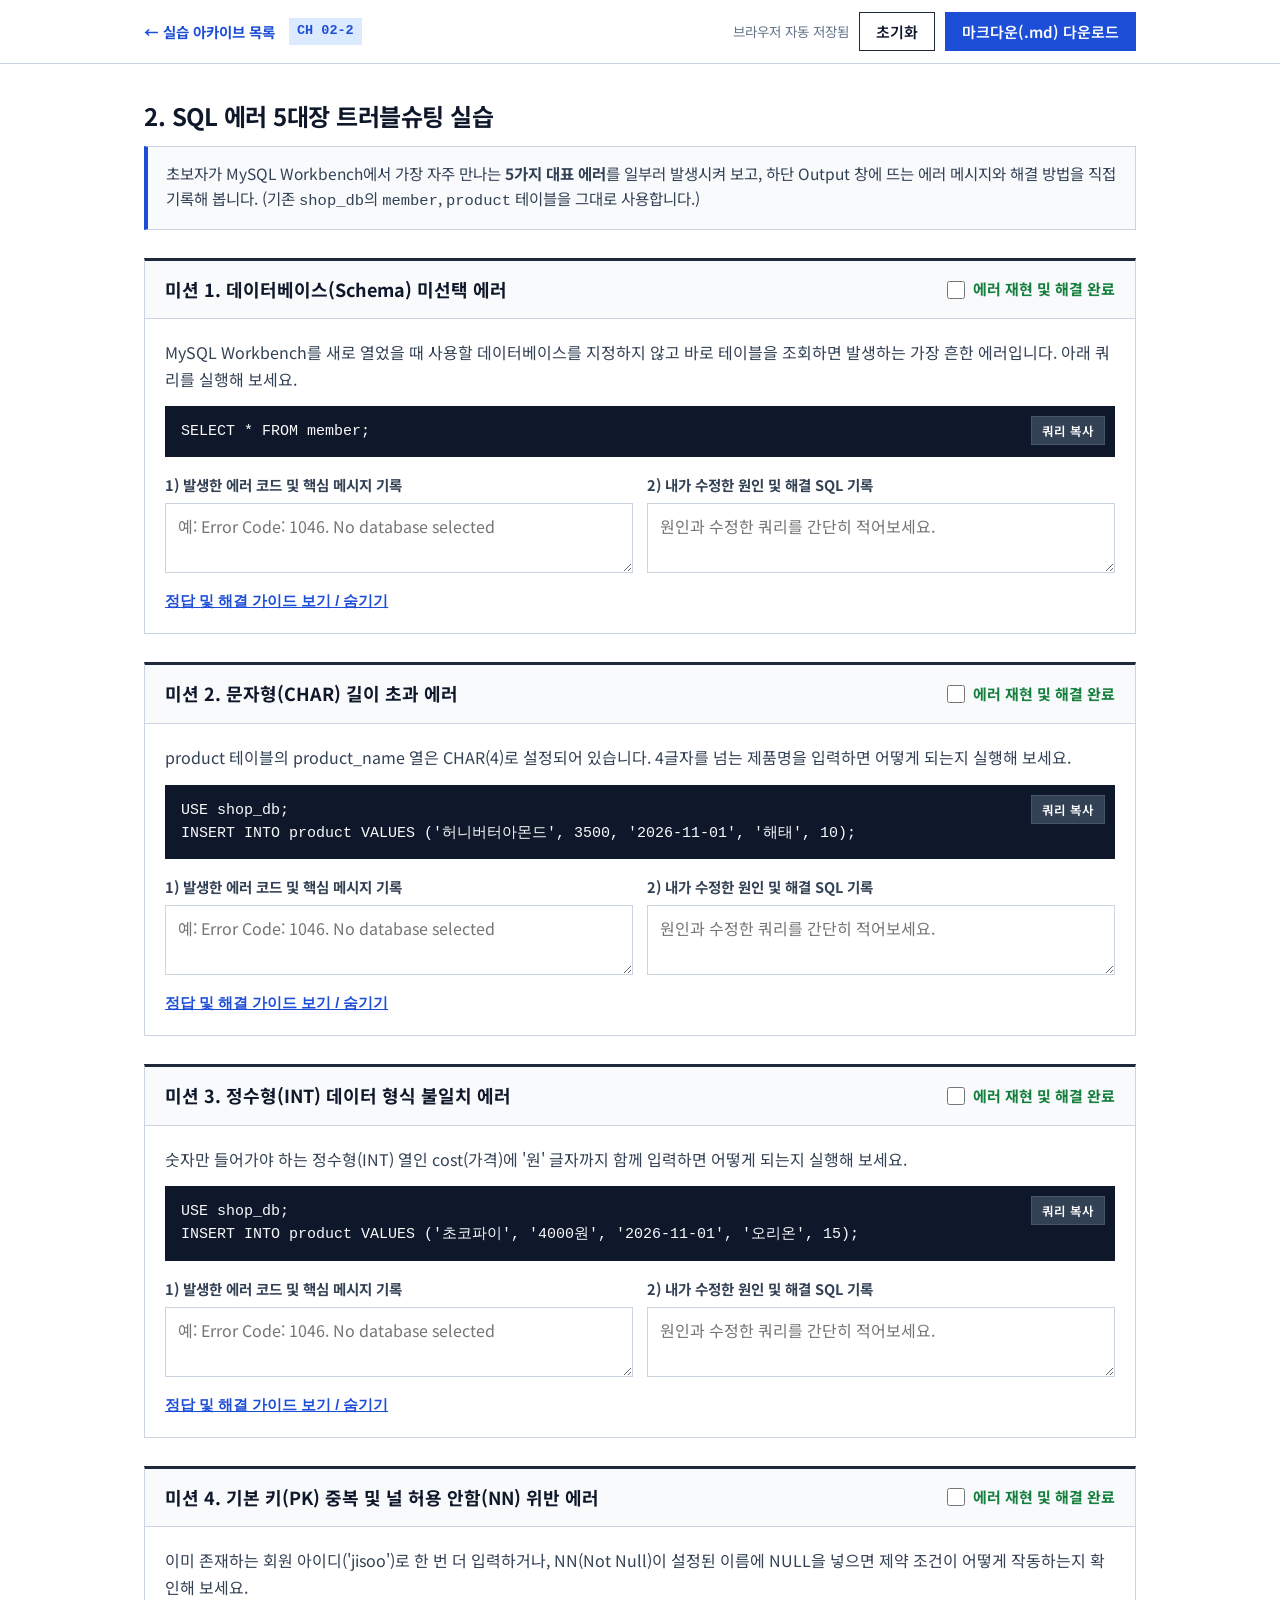
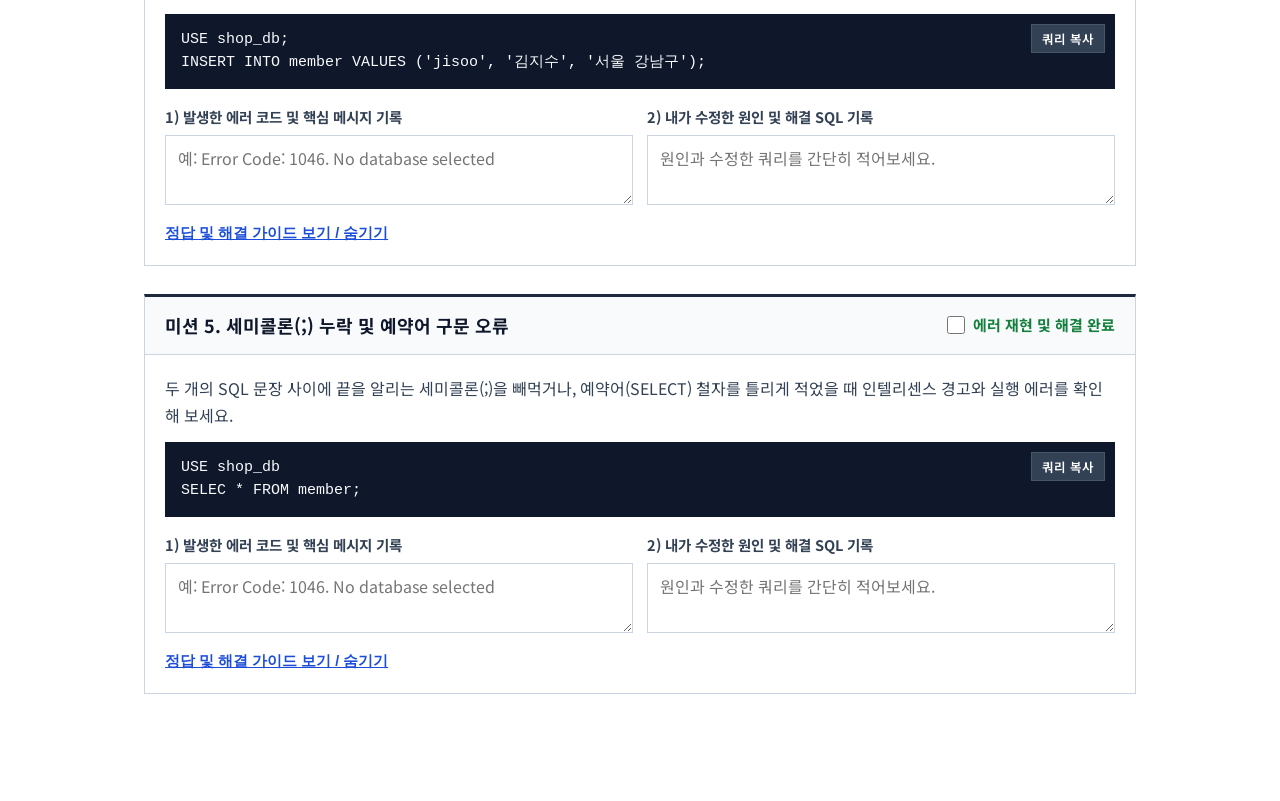
==== commit da0e757a: "선 제거 Removed padding and border from .doc-header." ====
--- a/ch02-2-debug/index.html
+++ b/ch02-2-debug/index.html
@@ -119,8 +119,6 @@
 
     .doc-header {
       margin-bottom: 28px;
-      padding-bottom: 20px;
-      border-bottom: 2px solid var(--border-dark);
     }
 
     .doc-title {
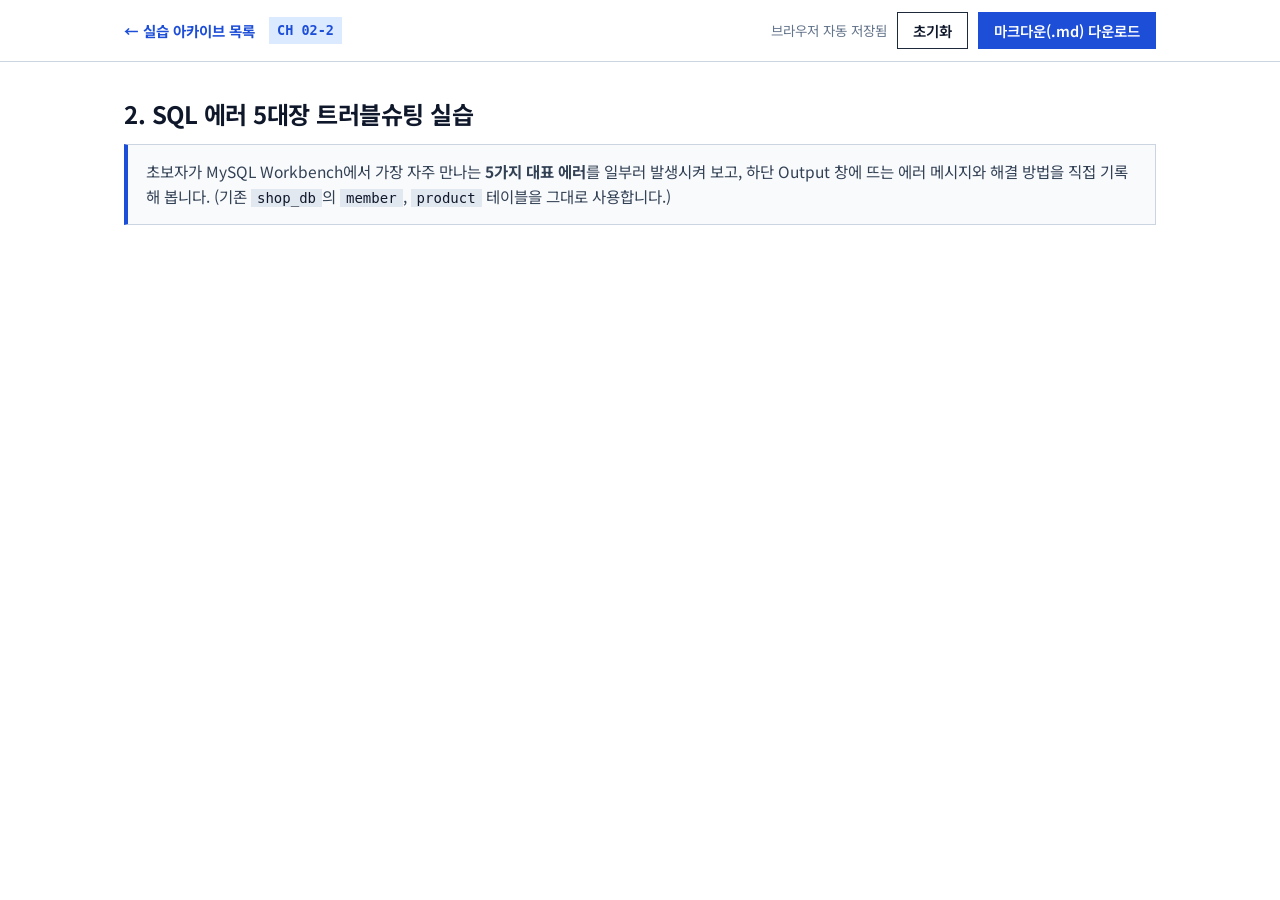
==== commit a241ca7d: "리팩토링" ====
--- a/ch02-2-debug/index.html
+++ b/ch02-2-debug/index.html
@@ -4,139 +4,8 @@
   <meta charset="UTF-8" />
   <meta name="viewport" content="width=device-width, initial-scale=1.0" />
   <title>CH 02-2 SQL 에러 5대장 트러블슈팅 실습</title>
-  <link rel="preconnect" href="https://fonts.googleapis.com">
-  <link rel="preconnect" href="https://fonts.gstatic.com" crossorigin>
-  <link href="https://fonts.googleapis.com/css2?family=Noto+Sans+KR:wght@400;500;600;700&display=swap" rel="stylesheet">
+  <link rel="stylesheet" href="../assets/css/common.css" />
   <style>
-    :root {
-      --bg-page: #FFFFFF;
-      --bg-subtle: #F8FAFC;
-      --bg-code: #0F172A;
-      --text-main: #0F172A;
-      --text-sub: #334155;
-      --text-muted: #64748B;
-      --border-light: #CBD5E1;
-      --border-dark: #1E293B;
-      --primary: #1D4ED8;
-      --primary-hover: #1E40AF;
-      --danger: #DC2626;
-      --danger-bg: #FEF2F2;
-      --success: #15803D;
-      --success-bg: #F0FDF4;
-    }
-
-    * { box-sizing: border-box; margin: 0; padding: 0; }
-
-    body {
-      font-family: 'Noto Sans KR', -apple-system, BlinkMacSystemFont, sans-serif;
-      font-size: 17px;
-      line-height: 1.65;
-      color: var(--text-main);
-      background-color: var(--bg-page);
-      -webkit-font-smoothing: antialiased;
-    }
-
-    .top-nav {
-      position: sticky;
-      top: 0;
-      z-index: 100;
-      background-color: #FFFFFF;
-      border-bottom: 1px solid var(--border-light);
-    }
-
-    .nav-inner {
-      max-width: 1040px;
-      margin: 0 auto;
-      padding: 12px 24px;
-      display: flex;
-      justify-content: space-between;
-      align-items: center;
-      flex-wrap: wrap;
-      gap: 12px;
-    }
-
-    .nav-left {
-      display: flex;
-      align-items: center;
-      gap: 14px;
-    }
-
-    .back-link {
-      color: var(--primary);
-      text-decoration: none;
-      font-weight: 700;
-      font-size: 14.5px;
-    }
-
-    .back-link:hover { text-decoration: underline; }
-
-    .chapter-badge {
-      background-color: #DBEAFE;
-      color: var(--primary);
-      font-family: 'Consolas', monospace;
-      font-size: 13.5px;
-      font-weight: 700;
-      padding: 2px 8px;
-    }
-
-    .nav-actions {
-      display: flex;
-      align-items: center;
-      gap: 10px;
-    }
-
-    .save-status {
-      font-size: 13.5px;
-      color: var(--text-muted);
-    }
-
-    .btn {
-      font-family: inherit;
-      font-size: 15px;
-      font-weight: 600;
-      padding: 8px 16px;
-      border: 1px solid var(--border-dark);
-      background-color: #FFFFFF;
-      color: var(--text-main);
-      cursor: pointer;
-    }
-
-    .btn:hover { background-color: #F1F5F9; }
-
-    .btn-primary {
-      background-color: var(--primary);
-      border-color: var(--primary);
-      color: #FFFFFF;
-    }
-
-    .btn-primary:hover { background-color: var(--primary-hover); }
-
-    .page-container {
-      max-width: 1040px;
-      margin: 0 auto;
-      padding: 32px 24px 80px;
-    }
-
-    .doc-header {
-      margin-bottom: 28px;
-    }
-
-    .doc-title {
-      font-size: 24px;
-      font-weight: 700;
-      margin-bottom: 10px;
-      letter-spacing: -0.02em;
-    }
-
-    .help-callout {
-      background-color: var(--bg-subtle);
-      border: 1px solid var(--border-light);
-      border-left: 4px solid var(--primary);
-      padding: 14px 18px;
-      font-size: 15.5px;
-      color: var(--text-sub);
-    }
-
     .field-group label {
       display: block;
       font-size: 14.5px;
@@ -147,65 +16,6 @@
 
     textarea {
       width: 100%;
-      font-family: inherit;
-      font-size: 16px;
-      padding: 10px 12px;
-      border: 1px solid var(--border-light);
-      color: var(--text-main);
-      background-color: #FFFFFF;
-    }
-
-    textarea:focus {
-      outline: none;
-      border-color: var(--primary);
-    }
-
-    .mission-block {
-      border: 1px solid var(--border-light);
-      border-top: 3px solid var(--border-dark);
-      margin-bottom: 28px;
-      background-color: #FFFFFF;
-    }
-
-    .mission-header {
-      padding: 14px 20px;
-      background-color: var(--bg-subtle);
-      border-bottom: 1px solid var(--border-light);
-      display: flex;
-      justify-content: space-between;
-      align-items: center;
-      flex-wrap: wrap;
-      gap: 10px;
-    }
-
-    .mission-title {
-      font-size: 18px;
-      font-weight: 700;
-    }
-
-    .check-label {
-      display: inline-flex;
-      align-items: center;
-      gap: 8px;
-      font-size: 15px;
-      font-weight: 700;
-      color: var(--success);
-      cursor: pointer;
-    }
-
-    .check-label input[type="checkbox"] {
-      width: 18px;
-      height: 18px;
-      accent-color: var(--success);
-    }
-
-    .mission-body {
-      padding: 20px;
-    }
-
-    .step-desc {
-      margin-bottom: 14px;
-      color: var(--text-sub);
       font-size: 16px;
     }
 
@@ -311,28 +121,32 @@
         id: 2,
         title: "미션 2. 문자형(CHAR) 길이 초과 에러",
         desc: "product 테이블의 product_name 열은 CHAR(4)로 설정되어 있습니다. 4글자를 넘는 제품명을 입력하면 어떻게 되는지 실행해 보세요.",
-        sql: "USE shop_db;\nINSERT INTO product VALUES ('허니버터아몬드', 3500, '2026-11-01', '해태', 10);",
+        sql: "USE shop_db;
+INSERT INTO product VALUES ('허니버터아몬드', 3500, '2026-11-01', '해태', 10);",
         hint: "에러 코드 1406 (Data too long for column 'product_name')이 발생합니다. ALTER TABLE product MODIFY product_name VARCHAR(20) NOT NULL; 으로 열 길이를 늘리거나 4글자 이내 이름으로 입력해야 합니다."
       },
       {
         id: 3,
         title: "미션 3. 정수형(INT) 데이터 형식 불일치 에러",
         desc: "숫자만 들어가야 하는 정수형(INT) 열인 cost(가격)에 '원' 글자까지 함께 입력하면 어떻게 되는지 실행해 보세요.",
-        sql: "USE shop_db;\nINSERT INTO product VALUES ('초코파이', '4000원', '2026-11-01', '오리온', 15);",
+        sql: "USE shop_db;
+INSERT INTO product VALUES ('초코파이', '4000원', '2026-11-01', '오리온', 15);",
         hint: "에러 코드 1366 (Incorrect integer value: '4000원')이 발생합니다. INT 열에는 홑따옴표와 한글 단위('원')를 뺀 순수 숫자 4000만 입력해야 합니다."
       },
       {
         id: 4,
         title: "미션 4. 기본 키(PK) 중복 및 널 허용 안함(NN) 위반 에러",
         desc: "이미 존재하는 회원 아이디('jisoo')로 한 번 더 입력하거나, NN(Not Null)이 설정된 이름에 NULL을 넣으면 제약 조건이 어떻게 작동하는지 확인해 보세요.",
-        sql: "USE shop_db;\nINSERT INTO member VALUES ('jisoo', '김지수', '서울 강남구');",
+        sql: "USE shop_db;
+INSERT INTO member VALUES ('jisoo', '김지수', '서울 강남구');",
         hint: "에러 코드 1062 (Duplicate entry 'jisoo' for key 'member.PRIMARY')가 발생합니다. 기본 키(PK)는 각 행을 구분하는 고유 값이므로 중복되지 않는 새 아이디(예: 'jennie2' 또는 'mina')를 사용해야 합니다."
       },
       {
         id: 5,
         title: "미션 5. 세미콜론(;) 누락 및 예약어 구문 오류",
         desc: "두 개의 SQL 문장 사이에 끝을 알리는 세미콜론(;)을 빼먹거나, 예약어(SELECT) 철자를 틀리게 적었을 때 인텔리센스 경고와 실행 에러를 확인해 보세요.",
-        sql: "USE shop_db\nSELEC * FROM member;",
+        sql: "USE shop_db
+SELEC * FROM member;",
         hint: "에러 코드 1064 (You have an error in your SQL syntax)가 발생합니다. 각 문장 끝에 세미콜론(;)을 붙이고 예약어 철자를 SELECT로 수정하면 정상 조회됩니다."
       }
     ];
@@ -418,15 +232,23 @@
     }
 
     function downloadMarkdown() {
-      let md = `# [CH 02-2] SQL 에러 5대장 트러블슈팅 실습 결과\n\n---\n\n`;
+      let md = `# [CH 02-2] SQL 에러 5대장 트러블슈팅 실습 결과
+
+---
+
+`;
 
       missions.forEach(m => {
         const chk = document.getElementById(`chk_${m.id}`).checked ? '완료' : '미완료';
         const err = document.getElementById(`err_${m.id}`).value.trim() || '(기록 없음)';
         const fix = document.getElementById(`fix_${m.id}`).value.trim() || '(기록 없음)';
-        md += `## ${m.title} (${chk})\n`;
-        md += `- **발생한 에러 메시지:** ${err}\n`;
-        md += `- **원인 및 해결 방법:** ${fix}\n\n`;
+        md += `## ${m.title} (${chk})
+`;
+        md += `- **발생한 에러 메시지:** ${err}
+`;
+        md += `- **원인 및 해결 방법:** ${fix}
+
+`;
       });
 
       const blob = new Blob([md], { type: 'text/markdown;charset=utf-8;' });
--- a/assets/css/common.css
+++ b/assets/css/common.css
@@ -0,0 +1,579 @@
+@import url('https://fonts.googleapis.com/css2?family=Noto+Sans+KR:wght@400;500;600;700&display=swap');
+
+:root {
+  --bg-page: #FFFFFF;
+  --bg-subtle: #F8FAFC;
+  --bg-callout: #EFF6FF;
+  --bg-warn: #FFFBEB;
+  --bg-code: #0F172A;
+  --text-main: #0F172A;
+  --text-sub: #334155;
+  --text-muted: #64748B;
+  --border-light: #CBD5E1;
+  --border-dark: #1E293B;
+  --border-warn: #F59E0B;
+  --primary: #1D4ED8;
+  --primary-hover: #1E40AF;
+  --success: #15803D;
+  --success-bg: #F0FDF4;
+  --danger: #DC2626;
+  --danger-bg: #FEF2F2;
+  --amber: #B45309;
+  --amber-bg: #FFFBEB;
+}
+
+* {
+  box-sizing: border-box;
+  margin: 0;
+  padding: 0;
+}
+
+html {
+  scroll-behavior: smooth;
+}
+
+body {
+  font-family: 'Noto Sans KR', -apple-system, BlinkMacSystemFont, sans-serif;
+  font-size: 16.5px;
+  line-height: 1.65;
+  color: var(--text-main);
+  background-color: var(--bg-page);
+  -webkit-font-smoothing: antialiased;
+}
+
+/* Top Sticky Navigation */
+.top-nav {
+  position: sticky;
+  top: 0;
+  z-index: 100;
+  background-color: #FFFFFF;
+  border-bottom: 1px solid var(--border-light);
+}
+
+.nav-inner {
+  max-width: 1080px;
+  margin: 0 auto;
+  padding: 12px 24px;
+  display: flex;
+  justify-content: space-between;
+  align-items: center;
+  flex-wrap: wrap;
+  gap: 12px;
+}
+
+.nav-left {
+  display: flex;
+  align-items: center;
+  gap: 14px;
+}
+
+.back-link {
+  color: var(--primary);
+  text-decoration: none;
+  font-weight: 700;
+  font-size: 14.5px;
+  white-space: nowrap;
+}
+
+.back-link:hover {
+  text-decoration: underline;
+}
+
+.chapter-badge {
+  background-color: #DBEAFE;
+  color: var(--primary);
+  font-family: 'Consolas', monospace;
+  font-size: 13.5px;
+  font-weight: 700;
+  padding: 2px 8px;
+}
+
+.nav-actions {
+  display: flex;
+  align-items: center;
+  gap: 10px;
+  flex-wrap: wrap;
+}
+
+.save-status {
+  font-size: 13.5px;
+  color: var(--text-muted);
+}
+
+/* Common Buttons & Form Inputs */
+.btn {
+  font-family: inherit;
+  font-size: 14.5px;
+  font-weight: 600;
+  padding: 7px 15px;
+  border: 1px solid var(--border-dark);
+  background-color: #FFFFFF;
+  color: var(--text-main);
+  cursor: pointer;
+  white-space: nowrap;
+  transition: background-color 0.15s ease;
+}
+
+.btn:hover:not(:disabled) {
+  background-color: #F1F5F9;
+}
+
+.btn:disabled {
+  opacity: 0.45;
+  cursor: not-allowed;
+}
+
+.btn-primary {
+  background-color: var(--primary);
+  border-color: var(--primary);
+  color: #FFFFFF;
+}
+
+.btn-primary:hover:not(:disabled) {
+  background-color: var(--primary-hover);
+}
+
+.btn-success {
+  background-color: var(--success);
+  border-color: var(--success);
+  color: #FFFFFF;
+}
+
+.btn-success:hover:not(:disabled) {
+  background-color: #166534;
+}
+
+.btn-danger {
+  background-color: var(--danger);
+  border-color: var(--danger);
+  color: #FFFFFF;
+}
+
+.btn-danger:hover:not(:disabled) {
+  background-color: #B91C1C;
+}
+
+.btn-sm {
+  font-size: 13.5px;
+  padding: 5px 11px;
+}
+
+input[type="text"],
+input[type="password"],
+select,
+textarea {
+  font-family: inherit;
+  font-size: 15.5px;
+  padding: 8px 11px;
+  border: 1px solid var(--border-light);
+  color: var(--text-main);
+  background-color: #FFFFFF;
+}
+
+input[type="text"]:focus,
+input[type="password"]:focus,
+select:focus,
+textarea:focus {
+  outline: none;
+  border-color: var(--primary);
+}
+
+/* Page Container & Document Header */
+.page-container {
+  max-width: 1080px;
+  margin: 0 auto;
+  padding: 32px 24px 80px;
+}
+
+.doc-header {
+  margin-bottom: 26px;
+}
+
+.doc-title {
+  font-size: 24px;
+  font-weight: 700;
+  margin-bottom: 10px;
+  letter-spacing: -0.02em;
+}
+
+.help-callout {
+  background-color: var(--bg-subtle);
+  border: 1px solid var(--border-light);
+  border-left: 4px solid var(--primary);
+  padding: 14px 18px;
+  font-size: 15.5px;
+  color: var(--text-sub);
+}
+
+.help-callout code,
+.step-desc code {
+  background-color: #E2E8F0;
+  padding: 1px 6px;
+  font-family: 'Consolas', monospace;
+  font-size: 14px;
+  color: var(--text-main);
+}
+
+/* Worksheet Mission Blocks */
+.mission-block {
+  border: 1px solid var(--border-light);
+  border-top: 3px solid var(--border-dark);
+  margin-bottom: 26px;
+  background-color: #FFFFFF;
+}
+
+.mission-header {
+  padding: 13px 20px;
+  background-color: var(--bg-subtle);
+  border-bottom: 1px solid var(--border-light);
+  display: flex;
+  justify-content: space-between;
+  align-items: center;
+  flex-wrap: wrap;
+  gap: 10px;
+}
+
+.mission-title {
+  font-size: 17.5px;
+  font-weight: 700;
+}
+
+.mission-body {
+  padding: 18px 20px;
+}
+
+.step-desc {
+  margin-bottom: 14px;
+  color: var(--text-sub);
+  font-size: 16px;
+}
+
+.check-label {
+  display: inline-flex;
+  align-items: center;
+  gap: 8px;
+  font-size: 15px;
+  font-weight: 700;
+  color: var(--success);
+  cursor: pointer;
+}
+
+.check-label input[type="checkbox"] {
+  width: 18px;
+  height: 18px;
+  accent-color: var(--success);
+}
+
+/* =========================================
+   Speed Quiz Common Layout (2-Col + Rank)
+   ========================================= */
+body.quiz-mode {
+  font-size: 15px;
+  line-height: 1.4;
+}
+
+.quiz-top-bar {
+  position: sticky;
+  top: 0;
+  z-index: 100;
+  background-color: #FFFFFF;
+  border-bottom: 2px solid var(--border-dark);
+}
+
+.quiz-top-inner {
+  max-width: 1320px;
+  margin: 0 auto;
+  padding: 7px 20px;
+}
+
+.control-strip {
+  display: flex;
+  justify-content: space-between;
+  align-items: center;
+  flex-wrap: wrap;
+  gap: 8px 14px;
+}
+
+.title-group {
+  display: flex;
+  align-items: center;
+  gap: 10px;
+}
+
+.page-title-sm {
+  font-size: 17.5px;
+  font-weight: 700;
+  letter-spacing: -0.02em;
+}
+
+.player-controls {
+  display: flex;
+  align-items: center;
+  gap: 7px;
+  flex-wrap: wrap;
+}
+
+.timer-display {
+  background-color: var(--border-dark);
+  color: #FFFFFF;
+  padding: 4px 11px;
+  font-family: 'Consolas', monospace;
+  font-size: 15px;
+  font-weight: 700;
+  min-width: 74px;
+  text-align: center;
+}
+
+.word-bank-strip {
+  margin-top: 6px;
+  padding: 5px 10px;
+  background-color: var(--bg-callout);
+  border: 1px solid #BFDBFE;
+  display: flex;
+  align-items: center;
+  flex-wrap: wrap;
+  gap: 4px;
+}
+
+.bank-label {
+  font-size: 12.5px;
+  font-weight: 700;
+  color: var(--primary);
+  margin-right: 4px;
+}
+
+.word-chip {
+  background-color: #FFFFFF;
+  border: 1px solid #93C5FD;
+  color: #1E3A8A;
+  font-size: 12.5px;
+  font-weight: 600;
+  padding: 1px 7px;
+  font-family: 'Consolas', 'Noto Sans KR', monospace;
+}
+
+.quiz-main-container {
+  max-width: 1320px;
+  margin: 0 auto;
+  padding: 12px 20px 20px;
+  display: grid;
+  grid-template-columns: 1fr 290px;
+  gap: 16px;
+  align-items: start;
+}
+
+@media (max-width: 980px) {
+  .quiz-main-container {
+    grid-template-columns: 1fr;
+  }
+}
+
+.quiz-grid {
+  display: grid;
+  grid-template-columns: repeat(2, 1fr);
+  gap: 7px;
+}
+
+@media (max-width: 680px) {
+  .quiz-grid {
+    grid-template-columns: 1fr;
+  }
+}
+
+.q-card {
+  border: 1px solid var(--border-light);
+  background-color: #FFFFFF;
+  padding: 7px 11px;
+  display: flex;
+  flex-direction: column;
+  justify-content: space-between;
+  gap: 5px;
+}
+
+.q-card.card-correct {
+  border-color: var(--success);
+  background-color: var(--success-bg);
+}
+
+.q-card.card-wrong {
+  border-color: var(--danger);
+  background-color: var(--danger-bg);
+}
+
+.q-top {
+  display: flex;
+  gap: 6px;
+  align-items: flex-start;
+  font-size: 13.5px;
+  line-height: 1.38;
+  color: var(--text-main);
+}
+
+.q-top code {
+  background-color: #E2E8F0;
+  padding: 0 4px;
+  font-family: 'Consolas', monospace;
+  font-size: 12.5px;
+}
+
+.q-num {
+  display: inline-block;
+  background-color: var(--bg-subtle);
+  border: 1px solid var(--border-light);
+  font-weight: 700;
+  font-size: 11.5px;
+  padding: 0 5px;
+  flex-shrink: 0;
+  margin-top: 1px;
+}
+
+.q-input-row {
+  display: flex;
+  align-items: center;
+  gap: 6px;
+}
+
+.quiz-input {
+  flex: 1;
+  width: 100%;
+  font-size: 14px !important;
+  padding: 4px 8px !important;
+  font-family: 'Consolas', 'Noto Sans KR', monospace !important;
+}
+
+.quiz-input.correct {
+  border-color: var(--success);
+  background-color: #FFFFFF;
+  color: var(--success);
+  font-weight: 700;
+}
+
+.quiz-input.wrong {
+  border-color: var(--danger);
+  background-color: #FFFFFF;
+}
+
+.status-badge {
+  font-size: 11.5px;
+  font-weight: 700;
+  padding: 2px 6px;
+  white-space: nowrap;
+  border: 1px solid transparent;
+}
+
+.badge-wait {
+  color: var(--text-muted);
+  border-color: #E2E8F0;
+  background: var(--bg-subtle);
+}
+
+.badge-ok {
+  background-color: var(--success);
+  color: #FFFFFF;
+}
+
+.badge-err {
+  background-color: var(--danger);
+  color: #FFFFFF;
+}
+
+.locked-overlay {
+  opacity: 0.45;
+  pointer-events: none;
+  user-select: none;
+}
+
+.side-column {
+  display: flex;
+  flex-direction: column;
+  gap: 10px;
+}
+
+.submit-box {
+  border: 1px solid var(--border-light);
+  background-color: var(--bg-subtle);
+  padding: 10px;
+}
+
+.btn-submit-lg {
+  width: 100%;
+  padding: 11px 14px;
+  font-size: 15.5px;
+  font-weight: 700;
+}
+
+.result-feedback {
+  margin-top: 7px;
+  font-size: 13.5px;
+  font-weight: 700;
+  line-height: 1.38;
+  display: none;
+}
+
+.result-feedback.show {
+  display: block;
+}
+
+.rank-panel {
+  border: 1px solid var(--border-light);
+  border-top: 3px solid var(--border-dark);
+  background-color: #FFFFFF;
+}
+
+.rank-header {
+  padding: 8px 12px;
+  background-color: var(--bg-subtle);
+  border-bottom: 1px solid var(--border-light);
+  display: flex;
+  justify-content: space-between;
+  align-items: center;
+}
+
+.rank-title {
+  font-size: 15px;
+  font-weight: 700;
+}
+
+.btn-refresh {
+  font-size: 12px;
+  padding: 2px 7px;
+  border: 1px solid var(--border-light);
+  background: #FFFFFF;
+  cursor: pointer;
+}
+
+.rank-list {
+  list-style: none;
+  padding: 4px 10px;
+}
+
+.rank-item {
+  display: flex;
+  justify-content: space-between;
+  align-items: center;
+  padding: 5px 4px;
+  border-bottom: 1px solid #F1F5F9;
+  font-size: 13.5px;
+}
+
+.rank-item:last-child {
+  border-bottom: none;
+}
+
+.rank-top {
+  background-color: #FFFBEB;
+  font-weight: 700;
+}
+
+.rank-num {
+  display: inline-block;
+  width: 32px;
+  font-weight: 700;
+  color: var(--primary);
+}
+
+.rank-time {
+  font-family: 'Consolas', monospace;
+  font-weight: 700;
+  color: var(--text-sub);
+}
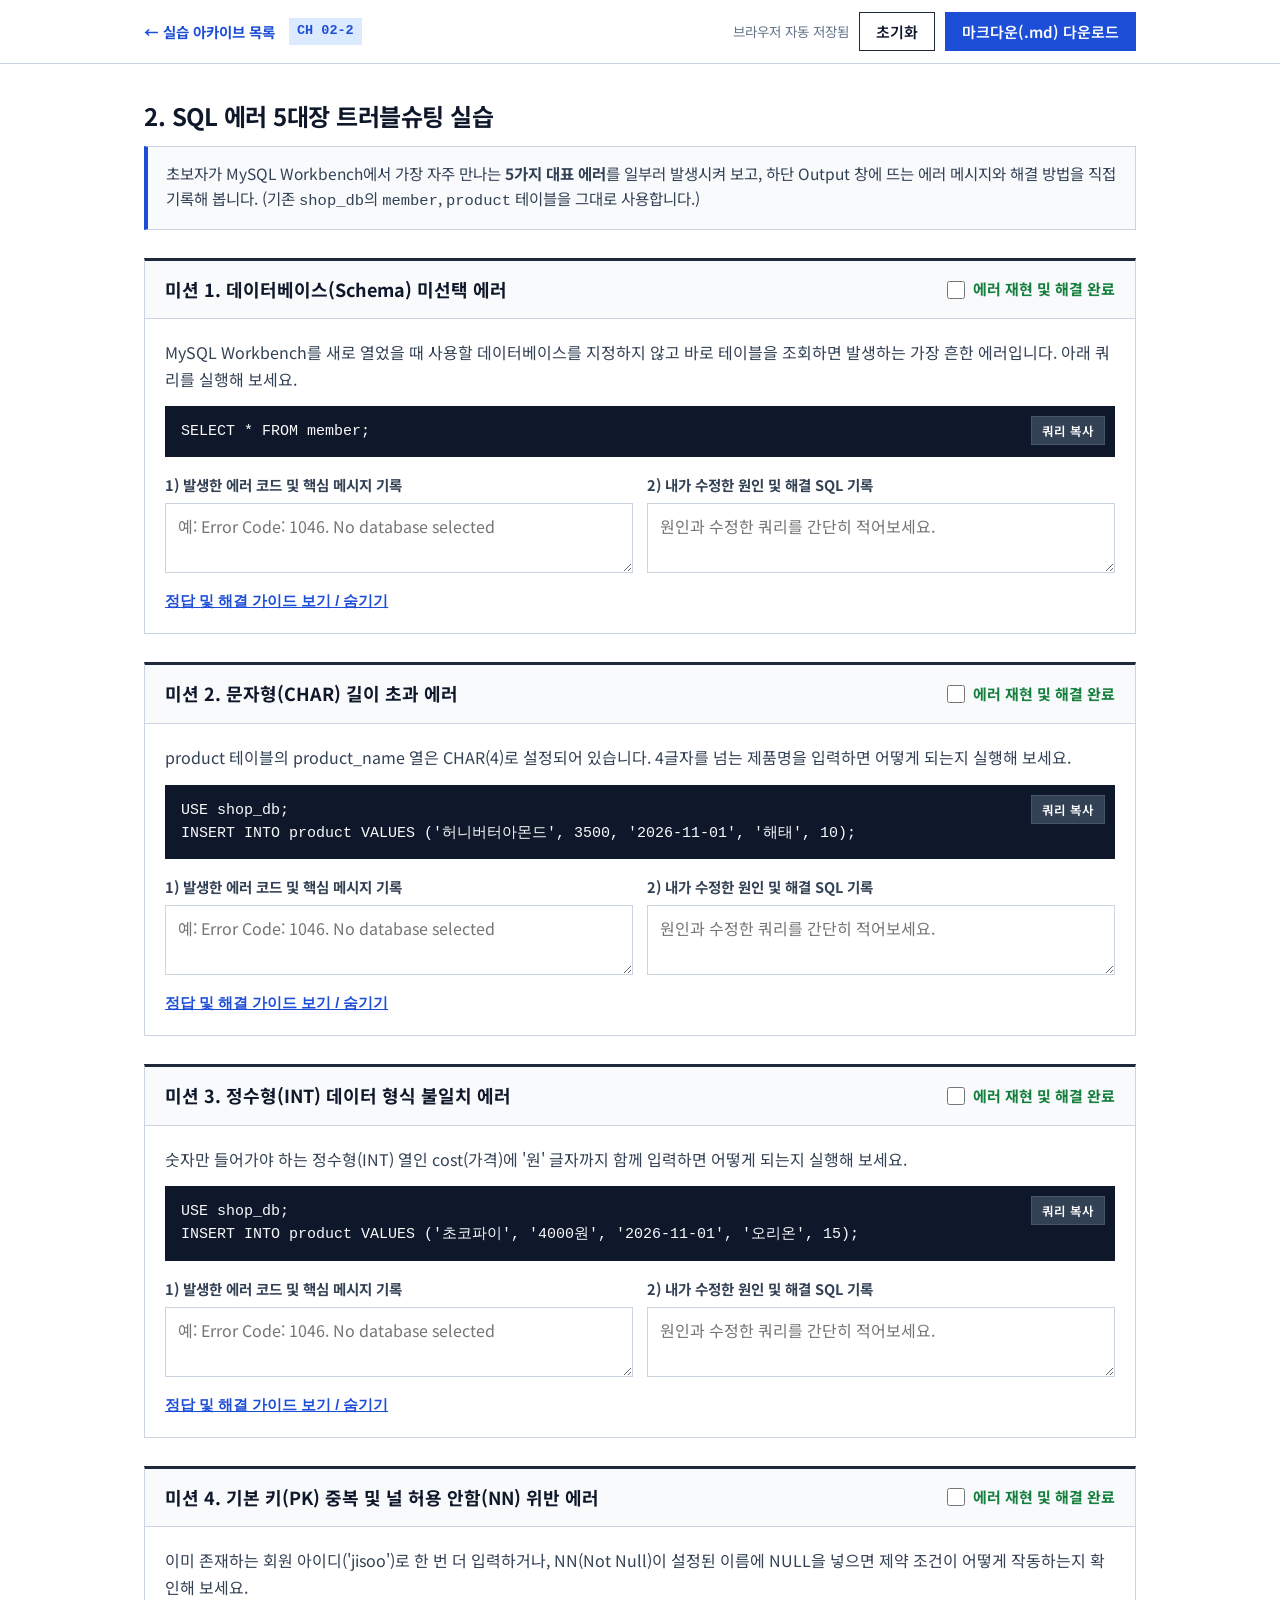
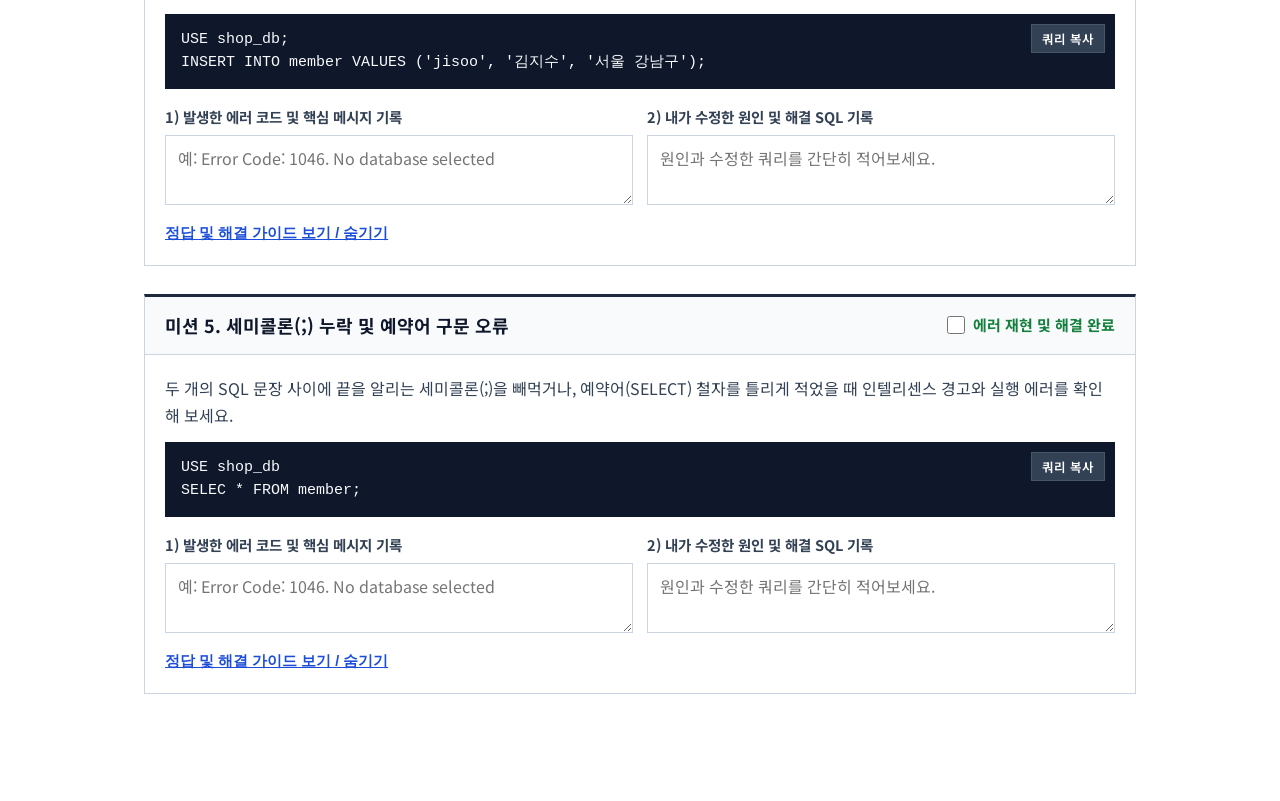
==== commit 057ebf85: "화면 안 떠서 수정" ====
--- a/ch02-2-debug/index.html
+++ b/ch02-2-debug/index.html
@@ -4,8 +4,137 @@
   <meta charset="UTF-8" />
   <meta name="viewport" content="width=device-width, initial-scale=1.0" />
   <title>CH 02-2 SQL 에러 5대장 트러블슈팅 실습</title>
-  <link rel="stylesheet" href="../assets/css/common.css" />
+  <link rel="preconnect" href="https://fonts.googleapis.com">
+  <link rel="preconnect" href="https://fonts.gstatic.com" crossorigin>
+  <link href="https://fonts.googleapis.com/css2?family=Noto+Sans+KR:wght@400;500;600;700&display=swap" rel="stylesheet">
   <style>
+    :root {
+      --bg-page: #FFFFFF;
+      --bg-subtle: #F8FAFC;
+      --bg-code: #0F172A;
+      --text-main: #0F172A;
+      --text-sub: #334155;
+      --text-muted: #64748B;
+      --border-light: #CBD5E1;
+      --border-dark: #1E293B;
+      --primary: #1D4ED8;
+      --primary-hover: #1E40AF;
+      --success: #15803D;
+      --success-bg: #F0FDF4;
+    }
+
+    * { box-sizing: border-box; margin: 0; padding: 0; }
+
+    body {
+      font-family: 'Noto Sans KR', -apple-system, BlinkMacSystemFont, sans-serif;
+      font-size: 17px;
+      line-height: 1.65;
+      color: var(--text-main);
+      background-color: var(--bg-page);
+      -webkit-font-smoothing: antialiased;
+    }
+
+    .top-nav {
+      position: sticky;
+      top: 0;
+      z-index: 100;
+      background-color: #FFFFFF;
+      border-bottom: 1px solid var(--border-light);
+    }
+
+    .nav-inner {
+      max-width: 1040px;
+      margin: 0 auto;
+      padding: 12px 24px;
+      display: flex;
+      justify-content: space-between;
+      align-items: center;
+      flex-wrap: wrap;
+      gap: 12px;
+    }
+
+    .nav-left {
+      display: flex;
+      align-items: center;
+      gap: 14px;
+    }
+
+    .back-link {
+      color: var(--primary);
+      text-decoration: none;
+      font-weight: 700;
+      font-size: 14.5px;
+    }
+
+    .back-link:hover { text-decoration: underline; }
+
+    .chapter-badge {
+      background-color: #DBEAFE;
+      color: var(--primary);
+      font-family: 'Consolas', monospace;
+      font-size: 13.5px;
+      font-weight: 700;
+      padding: 2px 8px;
+    }
+
+    .nav-actions {
+      display: flex;
+      align-items: center;
+      gap: 10px;
+    }
+
+    .save-status {
+      font-size: 13.5px;
+      color: var(--text-muted);
+    }
+
+    .btn {
+      font-family: inherit;
+      font-size: 15px;
+      font-weight: 600;
+      padding: 8px 16px;
+      border: 1px solid var(--border-dark);
+      background-color: #FFFFFF;
+      color: var(--text-main);
+      cursor: pointer;
+    }
+
+    .btn:hover { background-color: #F1F5F9; }
+
+    .btn-primary {
+      background-color: var(--primary);
+      border-color: var(--primary);
+      color: #FFFFFF;
+    }
+
+    .btn-primary:hover { background-color: var(--primary-hover); }
+
+    .page-container {
+      max-width: 1040px;
+      margin: 0 auto;
+      padding: 32px 24px 80px;
+    }
+
+    .doc-header {
+      margin-bottom: 28px;
+    }
+
+    .doc-title {
+      font-size: 24px;
+      font-weight: 700;
+      margin-bottom: 10px;
+      letter-spacing: -0.02em;
+    }
+
+    .help-callout {
+      background-color: var(--bg-subtle);
+      border: 1px solid var(--border-light);
+      border-left: 4px solid var(--primary);
+      padding: 14px 18px;
+      font-size: 15.5px;
+      color: var(--text-sub);
+    }
+
     .field-group label {
       display: block;
       font-size: 14.5px;
@@ -16,6 +145,65 @@
 
     textarea {
       width: 100%;
+      font-family: inherit;
+      font-size: 16px;
+      padding: 10px 12px;
+      border: 1px solid var(--border-light);
+      color: var(--text-main);
+      background-color: #FFFFFF;
+    }
+
+    textarea:focus {
+      outline: none;
+      border-color: var(--primary);
+    }
+
+    .mission-block {
+      border: 1px solid var(--border-light);
+      border-top: 3px solid var(--border-dark);
+      margin-bottom: 28px;
+      background-color: #FFFFFF;
+    }
+
+    .mission-header {
+      padding: 14px 20px;
+      background-color: var(--bg-subtle);
+      border-bottom: 1px solid var(--border-light);
+      display: flex;
+      justify-content: space-between;
+      align-items: center;
+      flex-wrap: wrap;
+      gap: 10px;
+    }
+
+    .mission-title {
+      font-size: 18px;
+      font-weight: 700;
+    }
+
+    .check-label {
+      display: inline-flex;
+      align-items: center;
+      gap: 8px;
+      font-size: 15px;
+      font-weight: 700;
+      color: var(--success);
+      cursor: pointer;
+    }
+
+    .check-label input[type="checkbox"] {
+      width: 18px;
+      height: 18px;
+      accent-color: var(--success);
+    }
+
+    .mission-body {
+      padding: 20px;
+    }
+
+    .step-desc {
+      margin-bottom: 14px;
+      color: var(--text-sub);
       font-size: 16px;
     }
 
@@ -121,32 +309,28 @@
         id: 2,
         title: "미션 2. 문자형(CHAR) 길이 초과 에러",
         desc: "product 테이블의 product_name 열은 CHAR(4)로 설정되어 있습니다. 4글자를 넘는 제품명을 입력하면 어떻게 되는지 실행해 보세요.",
-        sql: "USE shop_db;
-INSERT INTO product VALUES ('허니버터아몬드', 3500, '2026-11-01', '해태', 10);",
+        sql: "USE shop_db;\nINSERT INTO product VALUES ('허니버터아몬드', 3500, '2026-11-01', '해태', 10);",
         hint: "에러 코드 1406 (Data too long for column 'product_name')이 발생합니다. ALTER TABLE product MODIFY product_name VARCHAR(20) NOT NULL; 으로 열 길이를 늘리거나 4글자 이내 이름으로 입력해야 합니다."
       },
       {
         id: 3,
         title: "미션 3. 정수형(INT) 데이터 형식 불일치 에러",
         desc: "숫자만 들어가야 하는 정수형(INT) 열인 cost(가격)에 '원' 글자까지 함께 입력하면 어떻게 되는지 실행해 보세요.",
-        sql: "USE shop_db;
-INSERT INTO product VALUES ('초코파이', '4000원', '2026-11-01', '오리온', 15);",
+        sql: "USE shop_db;\nINSERT INTO product VALUES ('초코파이', '4000원', '2026-11-01', '오리온', 15);",
         hint: "에러 코드 1366 (Incorrect integer value: '4000원')이 발생합니다. INT 열에는 홑따옴표와 한글 단위('원')를 뺀 순수 숫자 4000만 입력해야 합니다."
       },
       {
         id: 4,
         title: "미션 4. 기본 키(PK) 중복 및 널 허용 안함(NN) 위반 에러",
         desc: "이미 존재하는 회원 아이디('jisoo')로 한 번 더 입력하거나, NN(Not Null)이 설정된 이름에 NULL을 넣으면 제약 조건이 어떻게 작동하는지 확인해 보세요.",
-        sql: "USE shop_db;
-INSERT INTO member VALUES ('jisoo', '김지수', '서울 강남구');",
+        sql: "USE shop_db;\nINSERT INTO member VALUES ('jisoo', '김지수', '서울 강남구');",
         hint: "에러 코드 1062 (Duplicate entry 'jisoo' for key 'member.PRIMARY')가 발생합니다. 기본 키(PK)는 각 행을 구분하는 고유 값이므로 중복되지 않는 새 아이디(예: 'jennie2' 또는 'mina')를 사용해야 합니다."
       },
       {
         id: 5,
         title: "미션 5. 세미콜론(;) 누락 및 예약어 구문 오류",
         desc: "두 개의 SQL 문장 사이에 끝을 알리는 세미콜론(;)을 빼먹거나, 예약어(SELECT) 철자를 틀리게 적었을 때 인텔리센스 경고와 실행 에러를 확인해 보세요.",
-        sql: "USE shop_db
-SELEC * FROM member;",
+        sql: "USE shop_db\nSELEC * FROM member;",
         hint: "에러 코드 1064 (You have an error in your SQL syntax)가 발생합니다. 각 문장 끝에 세미콜론(;)을 붙이고 예약어 철자를 SELECT로 수정하면 정상 조회됩니다."
       }
     ];
@@ -155,6 +339,8 @@
 
     function renderMissions() {
       const container = document.getElementById('missionsContainer');
+      if (!container) return;
+
       container.innerHTML = missions.map(m => `
         <section class="mission-block">
           <div class="mission-header">
@@ -187,27 +373,37 @@
     }
 
     function copySql(id) {
-      const text = document.getElementById(`sql_${id}`).textContent;
-      navigator.clipboard.writeText(text).then(() => {
+      const el = document.getElementById(`sql_${id}`);
+      if (!el) return;
+      navigator.clipboard.writeText(el.textContent).then(() => {
         alert('에러 테스트용 SQL 쿼리가 복사되었습니다. Workbench에 붙여넣어 실행해 보세요!');
       });
     }
 
     function toggleHint(id) {
-      document.getElementById(`hint_${id}`).classList.toggle('show');
+      const el = document.getElementById(`hint_${id}`);
+      if (el) el.classList.toggle('show');
     }
 
     function saveData() {
       const data = { items: {} };
       missions.forEach(m => {
-        data.items[m.id] = {
-          checked: document.getElementById(`chk_${m.id}`).checked,
-          err: document.getElementById(`err_${m.id}`).value,
-          fix: document.getElementById(`fix_${m.id}`).value
-        };
+        const chk = document.getElementById(`chk_${m.id}`);
+        const err = document.getElementById(`err_${m.id}`);
+        const fix = document.getElementById(`fix_${m.id}`);
+        if (chk && err && fix) {
+          data.items[m.id] = {
+            checked: chk.checked,
+            err: err.value,
+            fix: fix.value
+          };
+        }
       });
       localStorage.setItem(STORAGE_KEY, JSON.stringify(data));
-      document.getElementById('saveStatus').textContent = '저장 완료 (' + new Date().toLocaleTimeString() + ')';
+      const statusEl = document.getElementById('saveStatus');
+      if (statusEl) {
+        statusEl.textContent = '저장 완료 (' + new Date().toLocaleTimeString() + ')';
+      }
     }
 
     function loadData() {
@@ -216,39 +412,38 @@
       try {
         const data = JSON.parse(raw);
         missions.forEach(m => {
-          if (data.items && data.items[m.id]) {
-            document.getElementById(`chk_${m.id}`).checked = !!data.items[m.id].checked;
-            document.getElementById(`err_${m.id}`).value = data.items[m.id].err || '';
-            document.getElementById(`fix_${m.id}`).value = data.items[m.id].fix || '';
-          }
+          const item = data.items && data.items[m.id];
+          if (!item) return;
+          const chk = document.getElementById(`chk_${m.id}`);
+          const err = document.getElementById(`err_${m.id}`);
+          const fix = document.getElementById(`fix_${m.id}`);
+          if (chk) chk.checked = !!item.checked;
+          if (err) err.value = item.err || '';
+          if (fix) fix.value = item.fix || '';
         });
-      } catch (e) {}
+      } catch (e) {
+        console.error('Failed to load worksheet data:', e);
+      }
     }
 
     function resetWorksheet() {
       if (!confirm('작성한 실습 기록을 모두 초기화할까요?')) return;
       localStorage.removeItem(STORAGE_KEY);
       renderMissions();
+      const statusEl = document.getElementById('saveStatus');
+      if (statusEl) statusEl.textContent = '초기화됨';
     }
 
     function downloadMarkdown() {
-      let md = `# [CH 02-2] SQL 에러 5대장 트러블슈팅 실습 결과
-
----
-
-`;
+      let md = `# [CH 02-2] SQL 에러 5대장 트러블슈팅 실습 결과\n\n---\n\n`;
 
       missions.forEach(m => {
-        const chk = document.getElementById(`chk_${m.id}`).checked ? '완료' : '미완료';
-        const err = document.getElementById(`err_${m.id}`).value.trim() || '(기록 없음)';
-        const fix = document.getElementById(`fix_${m.id}`).value.trim() || '(기록 없음)';
-        md += `## ${m.title} (${chk})
-`;
-        md += `- **발생한 에러 메시지:** ${err}
-`;
-        md += `- **원인 및 해결 방법:** ${fix}
-
-`;
+        const chk = document.getElementById(`chk_${m.id}`)?.checked ? '완료' : '미완료';
+        const err = document.getElementById(`err_${m.id}`)?.value.trim() || '(기록 없음)';
+        const fix = document.getElementById(`fix_${m.id}`)?.value.trim() || '(기록 없음)';
+        md += `## ${m.title} (${chk})\n`;
+        md += `- **발생한 에러 메시지:** ${err}\n`;
+        md += `- **원인 및 해결 방법:** ${fix}\n\n`;
       });
 
       const blob = new Blob([md], { type: 'text/markdown;charset=utf-8;' });
@@ -260,8 +455,10 @@
       URL.revokeObjectURL(url);
     }
 
-    renderMissions();
-    loadData();
+    document.addEventListener('DOMContentLoaded', () => {
+      renderMissions();
+      loadData();
+    });
   </script>
 </body>
 </html>
